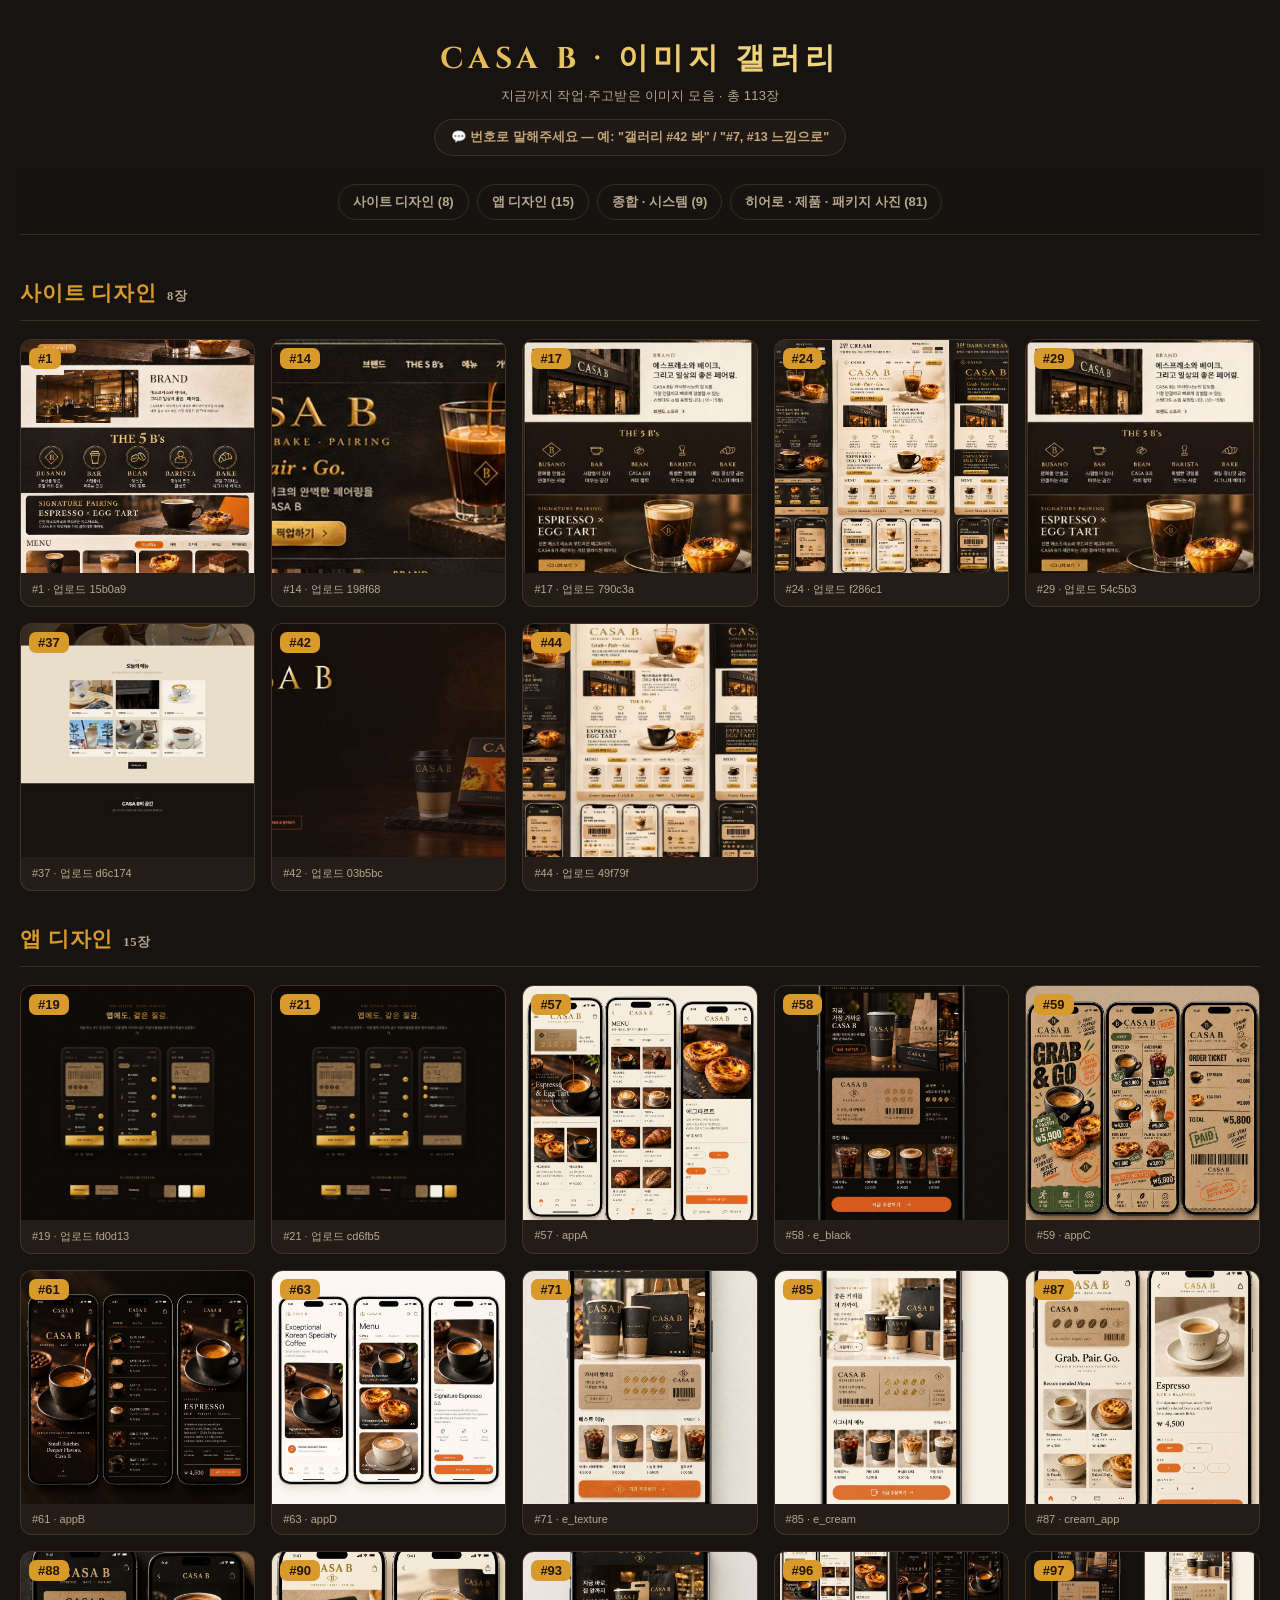
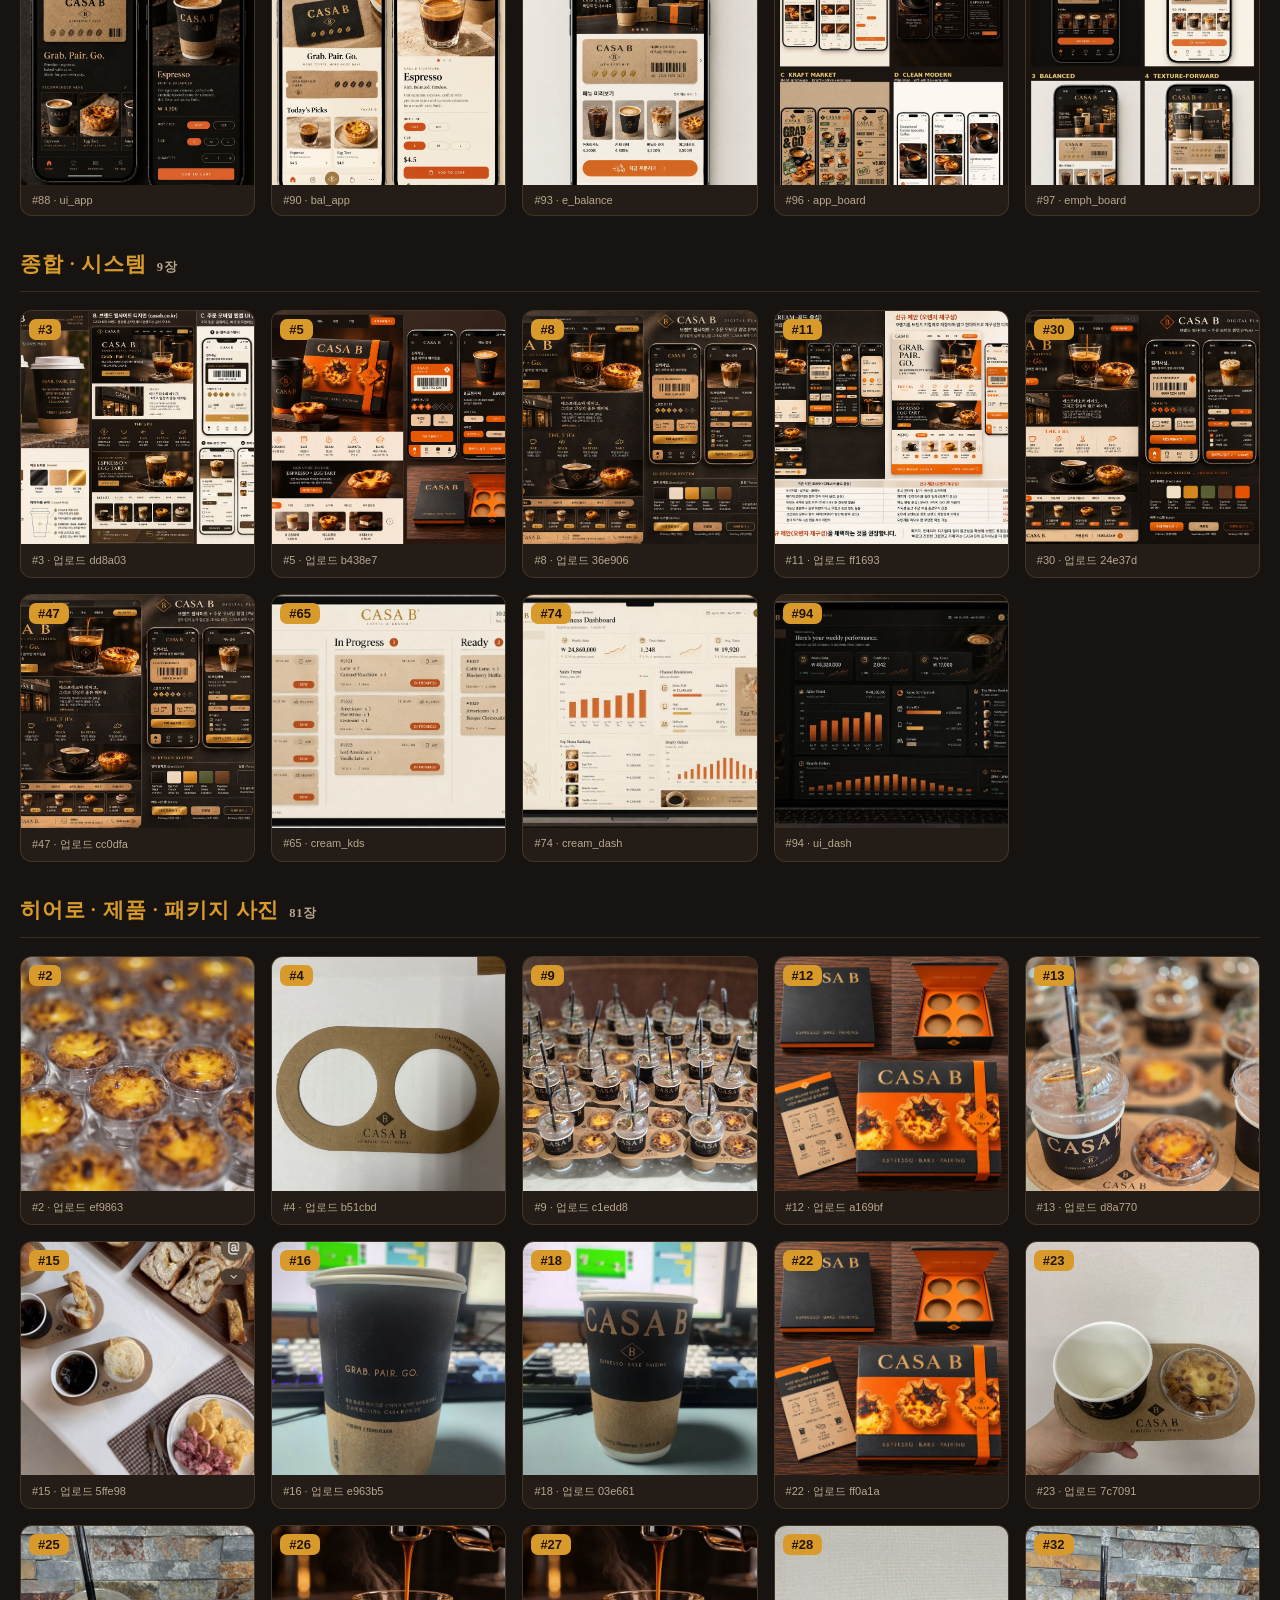
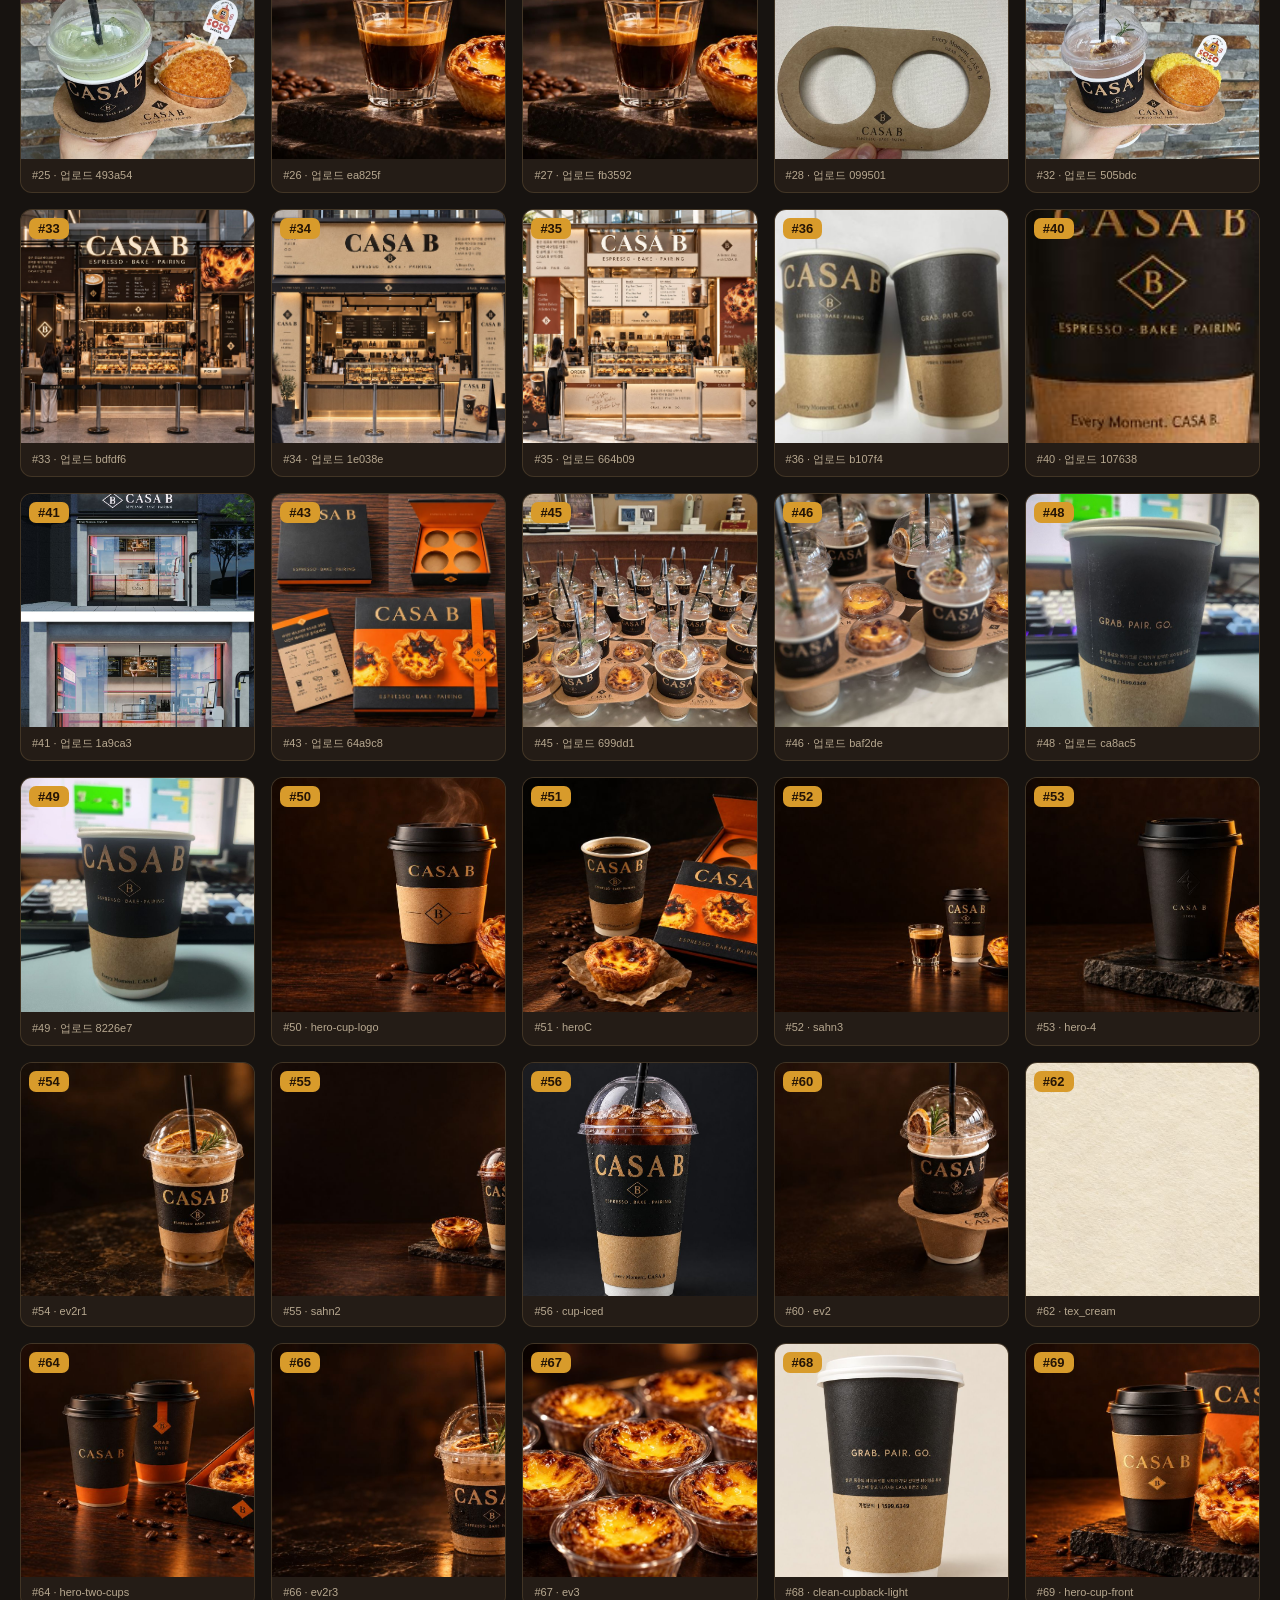
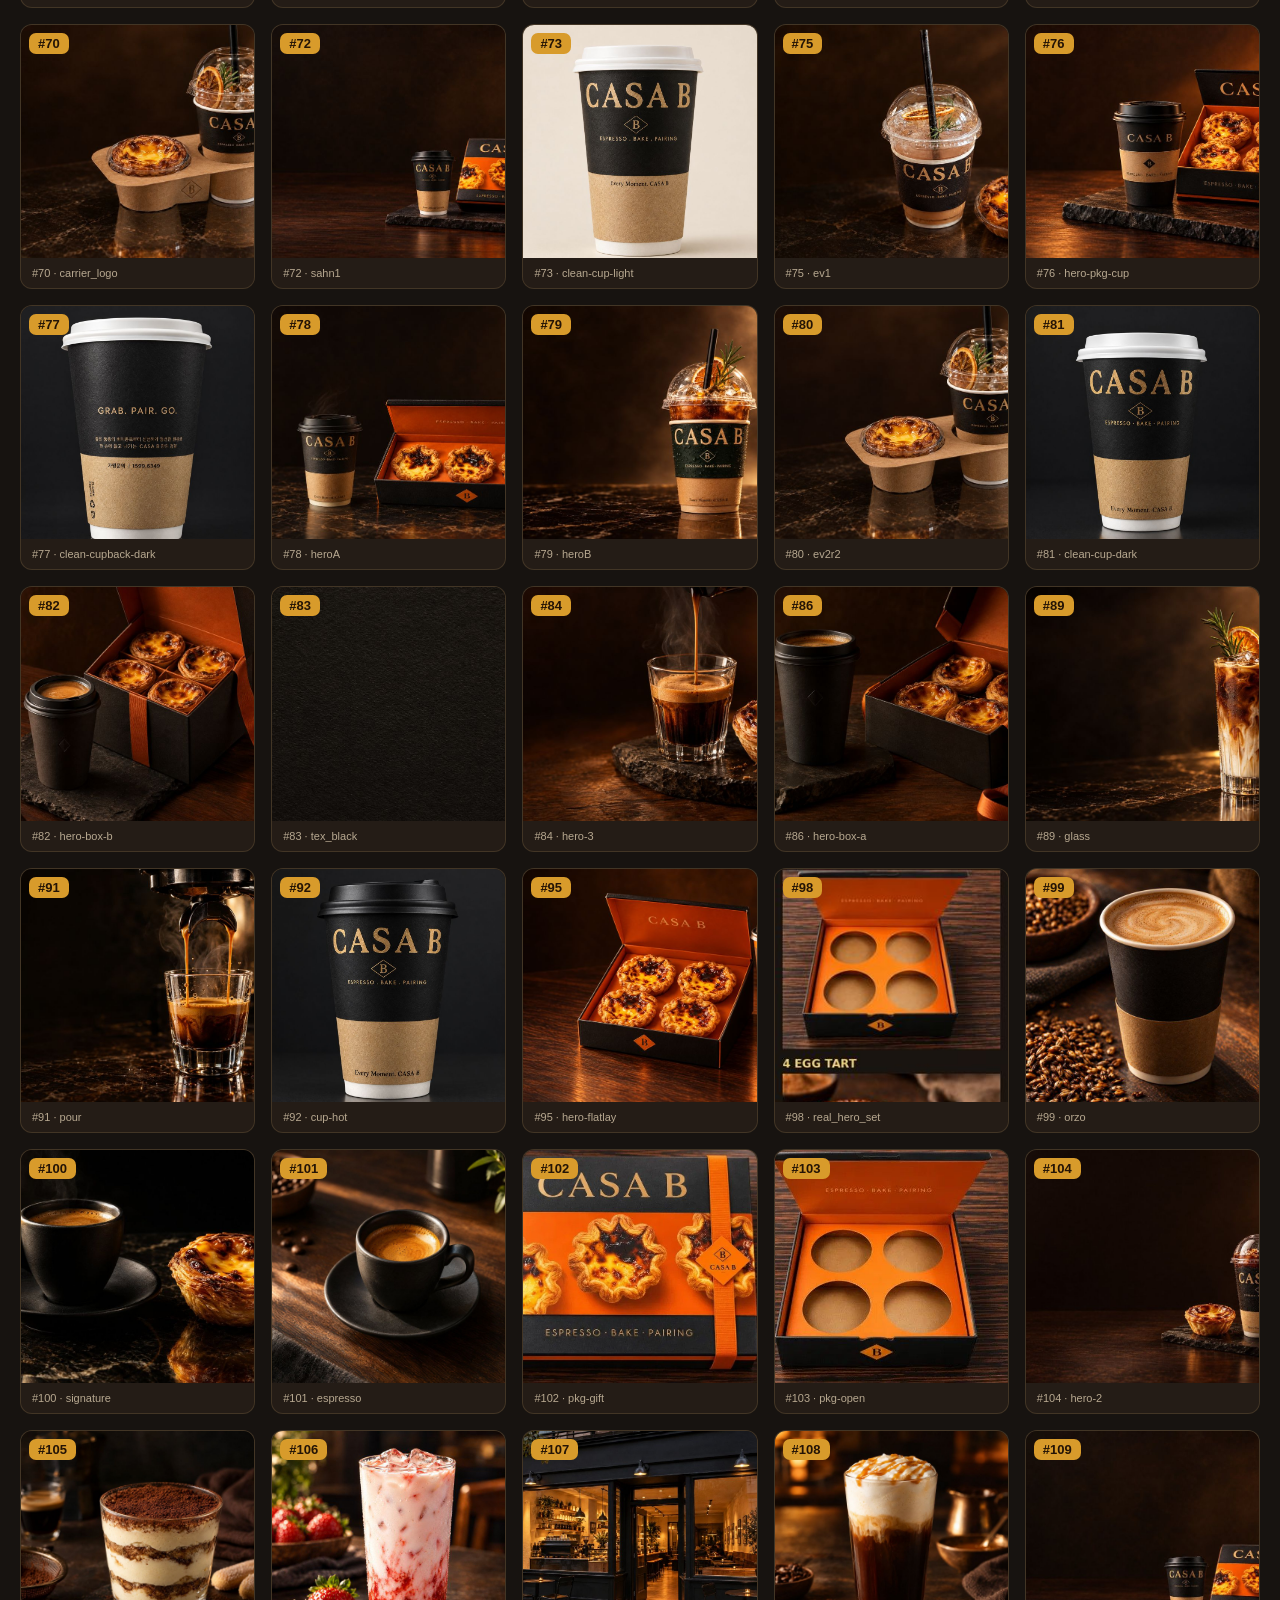
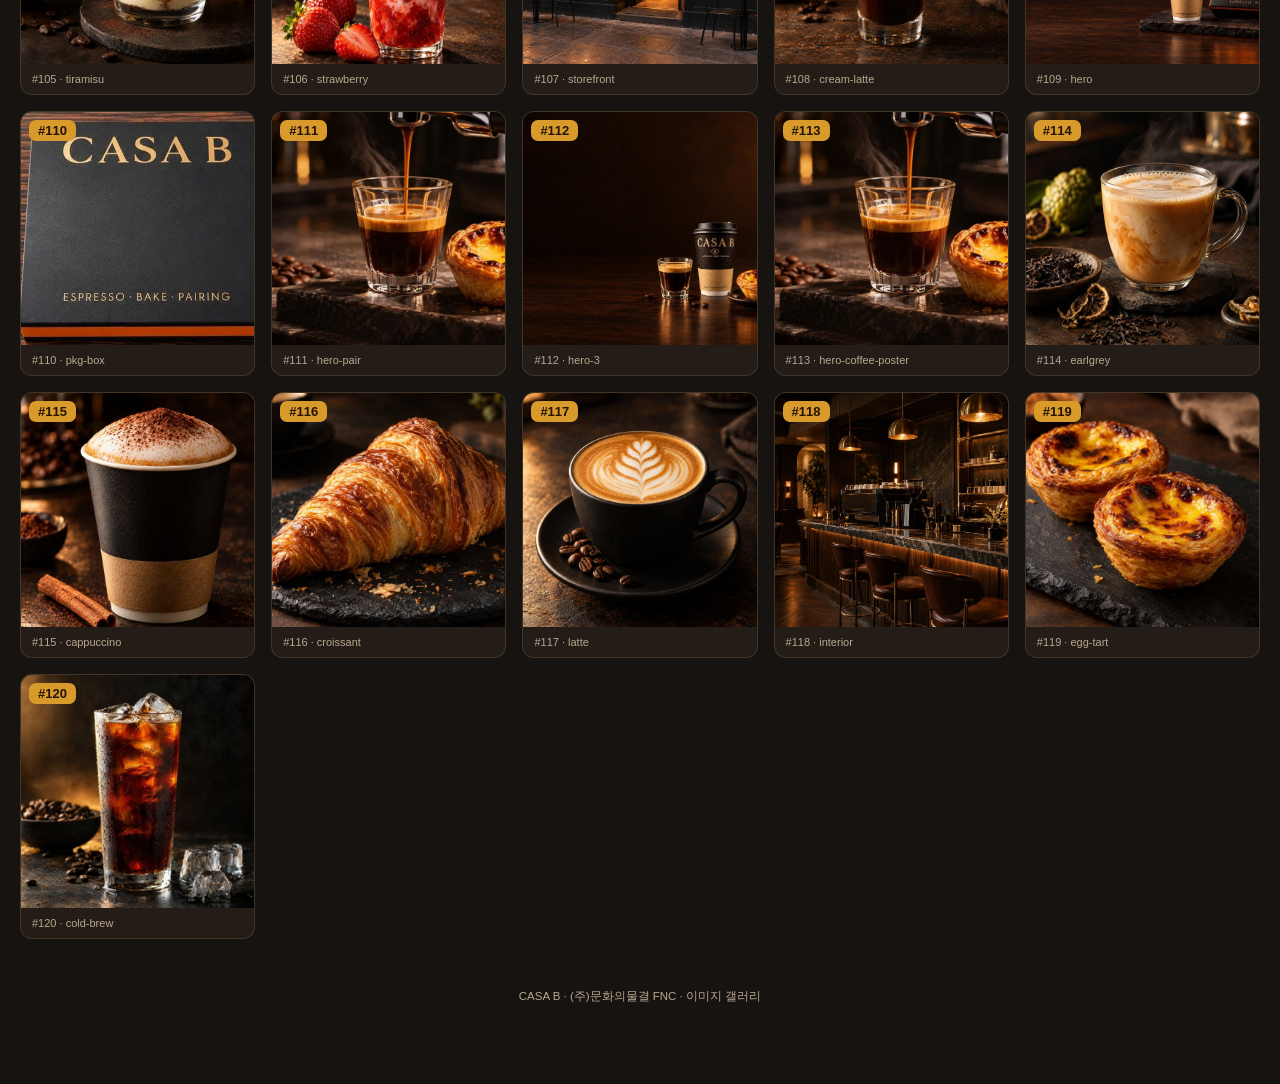
==== gallery/index.html @ ab7474ae "gallery 2b index" ====
<!doctype html><html lang="ko"><head><meta charset="utf-8">
<meta name="viewport" content="width=device-width,initial-scale=1">
<title>CASA B — 이미지 갤러리</title>
<link href="https://fonts.googleapis.com/css2?family=Cinzel:wght@600;700&display=swap" rel="stylesheet">
<link rel="stylesheet" href="https://cdn.jsdelivr.net/gh/orioncactus/pretendard@1.3.9/dist/web/static/pretendard.css">
<style>
:root{--bg:#171310;--bg2:#1f1915;--card:#241c16;--ink:#F5EFE4;--soft:#b7a890;--gold:#D89B2B;--kraft:#C6A579;--orange:#E8742B;--line:rgba(220,180,120,.16)}
*{box-sizing:border-box;margin:0;padding:0}
body{background:var(--bg);color:var(--ink);font-family:Pretendard,sans-serif;-webkit-font-smoothing:antialiased}
.wrap{max-width:1360px;margin:0 auto;padding:0 20px 80px}
header{padding:38px 0 14px;text-align:center}
.wm{font-family:Cinzel,serif;font-weight:700;letter-spacing:.16em;font-size:30px;background:linear-gradient(100deg,#9a7723,#e3b84f,#f3d987,#bf8a26);-webkit-background-clip:text;background-clip:text;color:transparent}
.sub{color:var(--soft);font-size:13px;margin-top:8px;letter-spacing:.02em}
.hint{display:inline-block;margin-top:14px;background:var(--bg2);border:1px solid var(--line);color:var(--kraft);font-size:12.5px;font-weight:700;padding:9px 16px;border-radius:30px}
nav.secnav{position:sticky;top:0;z-index:20;display:flex;gap:8px;justify-content:center;flex-wrap:wrap;padding:14px 0;background:rgba(23,19,16,.92);backdrop-filter:blur(8px);border-bottom:1px solid var(--line);margin-bottom:10px}
nav.secnav a{color:var(--soft);text-decoration:none;font-size:13px;font-weight:700;padding:8px 14px;border:1px solid var(--line);border-radius:30px}
nav.secnav a:hover{color:var(--ink);border-color:var(--gold)}
.sec{padding-top:34px}
.sec h2{font-family:Cinzel,serif;font-weight:700;font-size:21px;letter-spacing:.04em;color:var(--gold);display:flex;align-items:baseline;gap:10px}
.sec h2 .c{font-family:Pretendard;font-size:12.5px;color:var(--soft);font-weight:600}
.sec .rule{height:1px;background:var(--line);margin:12px 0 18px}
.grid{display:grid;grid-template-columns:repeat(auto-fill,minmax(210px,1fr));gap:16px}
.card{background:var(--card);border:1px solid var(--line);border-radius:12px;overflow:hidden;cursor:zoom-in;transition:transform .12s,border-color .12s}
.card:hover{transform:translateY(-3px);border-color:var(--gold)}
.card .ph{position:relative;aspect-ratio:1;background:#0f0c0a;overflow:hidden}
.card .ph img{width:100%;height:100%;object-fit:cover}
.card .num{position:absolute;top:8px;left:8px;background:var(--gold);color:#241406;font-weight:800;font-size:13px;padding:3px 9px;border-radius:7px;font-variant-numeric:lining-nums}
.card .cap{padding:9px 11px;font-size:11px;color:var(--soft);white-space:nowrap;overflow:hidden;text-overflow:ellipsis}
.lb{position:fixed;inset:0;z-index:60;background:rgba(10,7,5,.94);display:none;align-items:center;justify-content:center;flex-direction:column;padding:24px}
.lb.on{display:flex}
.lb img{max-width:94vw;max-height:84vh;object-fit:contain;border-radius:8px;box-shadow:0 20px 60px rgba(0,0,0,.6)}
.lb .meta{margin-top:14px;color:var(--gold);font-weight:800;font-size:16px}
.lb .meta span{color:var(--soft);font-weight:600;font-size:13px;margin-left:10px}
.lb .x{position:absolute;top:18px;right:22px;color:var(--ink);font-size:30px;cursor:pointer;line-height:1}
.lb .nv{position:absolute;top:50%;transform:translateY(-50%);color:var(--ink);font-size:46px;cursor:pointer;opacity:.6;padding:0 18px;user-select:none}
.lb .nv:hover{opacity:1}.lb .prev{left:4px}.lb .next{right:4px}
footer{text-align:center;color:var(--soft);font-size:11.5px;margin-top:50px}
</style></head><body><div class="wrap">
<header><div class="wm">CASA B · 이미지 갤러리</div>
<div class="sub">지금까지 작업·주고받은 이미지 모음 · 총 113장</div>
<div class="hint">💬 번호로 말해주세요 — 예: "갤러리 #42 봐" / "#7, #13 느낌으로"</div></header>
<nav class="secnav"><a href="#site">사이트 디자인 (8)</a><a href="#app">앱 디자인 (15)</a><a href="#jong">종합 · 시스템 (9)</a><a href="#hero">히어로 · 제품 · 패키지 사진 (81)</a></nav><section class="sec" id="site"><h2>사이트 디자인 <span class="c">8장</span></h2><div class="rule"></div><div class="grid"><div class="card" data-id="g001" data-n="1"><div class="ph"><span class="num">#1</span><img loading="lazy" src="g001.jpg" alt="#1"></div><div class="cap">#1 · 업로드 15b0a9</div></div><div class="card" data-id="g014" data-n="14"><div class="ph"><span class="num">#14</span><img loading="lazy" src="g014.jpg" alt="#14"></div><div class="cap">#14 · 업로드 198f68</div></div><div class="card" data-id="g017" data-n="17"><div class="ph"><span class="num">#17</span><img loading="lazy" src="g017.jpg" alt="#17"></div><div class="cap">#17 · 업로드 790c3a</div></div><div class="card" data-id="g024" data-n="24"><div class="ph"><span class="num">#24</span><img loading="lazy" src="g024.jpg" alt="#24"></div><div class="cap">#24 · 업로드 f286c1</div></div><div class="card" data-id="g029" data-n="29"><div class="ph"><span class="num">#29</span><img loading="lazy" src="g029.jpg" alt="#29"></div><div class="cap">#29 · 업로드 54c5b3</div></div><div class="card" data-id="g037" data-n="37"><div class="ph"><span class="num">#37</span><img loading="lazy" src="g037.jpg" alt="#37"></div><div class="cap">#37 · 업로드 d6c174</div></div><div class="card" data-id="g042" data-n="42"><div class="ph"><span class="num">#42</span><img loading="lazy" src="g042.jpg" alt="#42"></div><div class="cap">#42 · 업로드 03b5bc</div></div><div class="card" data-id="g044" data-n="44"><div class="ph"><span class="num">#44</span><img loading="lazy" src="g044.jpg" alt="#44"></div><div class="cap">#44 · 업로드 49f79f</div></div></div></section><section class="sec" id="app"><h2>앱 디자인 <span class="c">15장</span></h2><div class="rule"></div><div class="grid"><div class="card" data-id="g019" data-n="19"><div class="ph"><span class="num">#19</span><img loading="lazy" src="g019.jpg" alt="#19"></div><div class="cap">#19 · 업로드 fd0d13</div></div><div class="card" data-id="g021" data-n="21"><div class="ph"><span class="num">#21</span><img loading="lazy" src="g021.jpg" alt="#21"></div><div class="cap">#21 · 업로드 cd6fb5</div></div><div class="card" data-id="g057" data-n="57"><div class="ph"><span class="num">#57</span><img loading="lazy" src="g057.jpg" alt="#57"></div><div class="cap">#57 · appA</div></div><div class="card" data-id="g058" data-n="58"><div class="ph"><span class="num">#58</span><img loading="lazy" src="g058.jpg" alt="#58"></div><div class="cap">#58 · e_black</div></div><div class="card" data-id="g059" data-n="59"><div class="ph"><span class="num">#59</span><img loading="lazy" src="g059.jpg" alt="#59"></div><div class="cap">#59 · appC</div></div><div class="card" data-id="g061" data-n="61"><div class="ph"><span class="num">#61</span><img loading="lazy" src="g061.jpg" alt="#61"></div><div class="cap">#61 · appB</div></div><div class="card" data-id="g063" data-n="63"><div class="ph"><span class="num">#63</span><img loading="lazy" src="g063.jpg" alt="#63"></div><div class="cap">#63 · appD</div></div><div class="card" data-id="g071" data-n="71"><div class="ph"><span class="num">#71</span><img loading="lazy" src="g071.jpg" alt="#71"></div><div class="cap">#71 · e_texture</div></div><div class="card" data-id="g085" data-n="85"><div class="ph"><span class="num">#85</span><img loading="lazy" src="g085.jpg" alt="#85"></div><div class="cap">#85 · e_cream</div></div><div class="card" data-id="g087" data-n="87"><div class="ph"><span class="num">#87</span><img loading="lazy" src="g087.jpg" alt="#87"></div><div class="cap">#87 · cream_app</div></div><div class="card" data-id="g088" data-n="88"><div class="ph"><span class="num">#88</span><img loading="lazy" src="g088.jpg" alt="#88"></div><div class="cap">#88 · ui_app</div></div><div class="card" data-id="g090" data-n="90"><div class="ph"><span class="num">#90</span><img loading="lazy" src="g090.jpg" alt="#90"></div><div class="cap">#90 · bal_app</div></div><div class="card" data-id="g093" data-n="93"><div class="ph"><span class="num">#93</span><img loading="lazy" src="g093.jpg" alt="#93"></div><div class="cap">#93 · e_balance</div></div><div class="card" data-id="g096" data-n="96"><div class="ph"><span class="num">#96</span><img loading="lazy" src="g096.jpg" alt="#96"></div><div class="cap">#96 · app_board</div></div><div class="card" data-id="g097" data-n="97"><div class="ph"><span class="num">#97</span><img loading="lazy" src="g097.jpg" alt="#97"></div><div class="cap">#97 · emph_board</div></div></div></section><section class="sec" id="jong"><h2>종합 · 시스템 <span class="c">9장</span></h2><div class="rule"></div><div class="grid"><div class="card" data-id="g003" data-n="3"><div class="ph"><span class="num">#3</span><img loading="lazy" src="g003.jpg" alt="#3"></div><div class="cap">#3 · 업로드 dd8a03</div></div><div class="card" data-id="g005" data-n="5"><div class="ph"><span class="num">#5</span><img loading="lazy" src="g005.jpg" alt="#5"></div><div class="cap">#5 · 업로드 b438e7</div></div><div class="card" data-id="g008" data-n="8"><div class="ph"><span class="num">#8</span><img loading="lazy" src="g008.jpg" alt="#8"></div><div class="cap">#8 · 업로드 36e906</div></div><div class="card" data-id="g011" data-n="11"><div class="ph"><span class="num">#11</span><img loading="lazy" src="g011.jpg" alt="#11"></div><div class="cap">#11 · 업로드 ff1693</div></div><div class="card" data-id="g030" data-n="30"><div class="ph"><span class="num">#30</span><img loading="lazy" src="g030.jpg" alt="#30"></div><div class="cap">#30 · 업로드 24e37d</div></div><div class="card" data-id="g047" data-n="47"><div class="ph"><span class="num">#47</span><img loading="lazy" src="g047.jpg" alt="#47"></div><div class="cap">#47 · 업로드 cc0dfa</div></div><div class="card" data-id="g065" data-n="65"><div class="ph"><span class="num">#65</span><img loading="lazy" src="g065.jpg" alt="#65"></div><div class="cap">#65 · cream_kds</div></div><div class="card" data-id="g074" data-n="74"><div class="ph"><span class="num">#74</span><img loading="lazy" src="g074.jpg" alt="#74"></div><div class="cap">#74 · cream_dash</div></div><div class="card" data-id="g094" data-n="94"><div class="ph"><span class="num">#94</span><img loading="lazy" src="g094.jpg" alt="#94"></div><div class="cap">#94 · ui_dash</div></div></div></section><section class="sec" id="hero"><h2>히어로 · 제품 · 패키지 사진 <span class="c">81장</span></h2><div class="rule"></div><div class="grid"><div class="card" data-id="g002" data-n="2"><div class="ph"><span class="num">#2</span><img loading="lazy" src="g002.jpg" alt="#2"></div><div class="cap">#2 · 업로드 ef9863</div></div><div class="card" data-id="g004" data-n="4"><div class="ph"><span class="num">#4</span><img loading="lazy" src="g004.jpg" alt="#4"></div><div class="cap">#4 · 업로드 b51cbd</div></div><div class="card" data-id="g009" data-n="9"><div class="ph"><span class="num">#9</span><img loading="lazy" src="g009.jpg" alt="#9"></div><div class="cap">#9 · 업로드 c1edd8</div></div><div class="card" data-id="g012" data-n="12"><div class="ph"><span class="num">#12</span><img loading="lazy" src="g012.jpg" alt="#12"></div><div class="cap">#12 · 업로드 a169bf</div></div><div class="card" data-id="g013" data-n="13"><div class="ph"><span class="num">#13</span><img loading="lazy" src="g013.jpg" alt="#13"></div><div class="cap">#13 · 업로드 d8a770</div></div><div class="card" data-id="g015" data-n="15"><div class="ph"><span class="num">#15</span><img loading="lazy" src="g015.jpg" alt="#15"></div><div class="cap">#15 · 업로드 5ffe98</div></div><div class="card" data-id="g016" data-n="16"><div class="ph"><span class="num">#16</span><img loading="lazy" src="g016.jpg" alt="#16"></div><div class="cap">#16 · 업로드 e963b5</div></div><div class="card" data-id="g018" data-n="18"><div class="ph"><span class="num">#18</span><img loading="lazy" src="g018.jpg" alt="#18"></div><div class="cap">#18 · 업로드 03e661</div></div><div class="card" data-id="g022" data-n="22"><div class="ph"><span class="num">#22</span><img loading="lazy" src="g022.jpg" alt="#22"></div><div class="cap">#22 · 업로드 ff0a1a</div></div><div class="card" data-id="g023" data-n="23"><div class="ph"><span class="num">#23</span><img loading="lazy" src="g023.jpg" alt="#23"></div><div class="cap">#23 · 업로드 7c7091</div></div><div class="card" data-id="g025" data-n="25"><div class="ph"><span class="num">#25</span><img loading="lazy" src="g025.jpg" alt="#25"></div><div class="cap">#25 · 업로드 493a54</div></div><div class="card" data-id="g026" data-n="26"><div class="ph"><span class="num">#26</span><img loading="lazy" src="g026.jpg" alt="#26"></div><div class="cap">#26 · 업로드 ea825f</div></div><div class="card" data-id="g027" data-n="27"><div class="ph"><span class="num">#27</span><img loading="lazy" src="g027.jpg" alt="#27"></div><div class="cap">#27 · 업로드 fb3592</div></div><div class="card" data-id="g028" data-n="28"><div class="ph"><span class="num">#28</span><img loading="lazy" src="g028.jpg" alt="#28"></div><div class="cap">#28 · 업로드 099501</div></div><div class="card" data-id="g032" data-n="32"><div class="ph"><span class="num">#32</span><img loading="lazy" src="g032.jpg" alt="#32"></div><div class="cap">#32 · 업로드 505bdc</div></div><div class="card" data-id="g033" data-n="33"><div class="ph"><span class="num">#33</span><img loading="lazy" src="g033.jpg" alt="#33"></div><div class="cap">#33 · 업로드 bdfdf6</div></div><div class="card" data-id="g034" data-n="34"><div class="ph"><span class="num">#34</span><img loading="lazy" src="g034.jpg" alt="#34"></div><div class="cap">#34 · 업로드 1e038e</div></div><div class="card" data-id="g035" data-n="35"><div class="ph"><span class="num">#35</span><img loading="lazy" src="g035.jpg" alt="#35"></div><div class="cap">#35 · 업로드 664b09</div></div><div class="card" data-id="g036" data-n="36"><div class="ph"><span class="num">#36</span><img loading="lazy" src="g036.jpg" alt="#36"></div><div class="cap">#36 · 업로드 b107f4</div></div><div class="card" data-id="g040" data-n="40"><div class="ph"><span class="num">#40</span><img loading="lazy" src="g040.jpg" alt="#40"></div><div class="cap">#40 · 업로드 107638</div></div><div class="card" data-id="g041" data-n="41"><div class="ph"><span class="num">#41</span><img loading="lazy" src="g041.jpg" alt="#41"></div><div class="cap">#41 · 업로드 1a9ca3</div></div><div class="card" data-id="g043" data-n="43"><div class="ph"><span class="num">#43</span><img loading="lazy" src="g043.jpg" alt="#43"></div><div class="cap">#43 · 업로드 64a9c8</div></div><div class="card" data-id="g045" data-n="45"><div class="ph"><span class="num">#45</span><img loading="lazy" src="g045.jpg" alt="#45"></div><div class="cap">#45 · 업로드 699dd1</div></div><div class="card" data-id="g046" data-n="46"><div class="ph"><span class="num">#46</span><img loading="lazy" src="g046.jpg" alt="#46"></div><div class="cap">#46 · 업로드 baf2de</div></div><div class="card" data-id="g048" data-n="48"><div class="ph"><span class="num">#48</span><img loading="lazy" src="g048.jpg" alt="#48"></div><div class="cap">#48 · 업로드 ca8ac5</div></div><div class="card" data-id="g049" data-n="49"><div class="ph"><span class="num">#49</span><img loading="lazy" src="g049.jpg" alt="#49"></div><div class="cap">#49 · 업로드 8226e7</div></div><div class="card" data-id="g050" data-n="50"><div class="ph"><span class="num">#50</span><img loading="lazy" src="g050.jpg" alt="#50"></div><div class="cap">#50 · hero-cup-logo</div></div><div class="card" data-id="g051" data-n="51"><div class="ph"><span class="num">#51</span><img loading="lazy" src="g051.jpg" alt="#51"></div><div class="cap">#51 · heroC</div></div><div class="card" data-id="g052" data-n="52"><div class="ph"><span class="num">#52</span><img loading="lazy" src="g052.jpg" alt="#52"></div><div class="cap">#52 · sahn3</div></div><div class="card" data-id="g053" data-n="53"><div class="ph"><span class="num">#53</span><img loading="lazy" src="g053.jpg" alt="#53"></div><div class="cap">#53 · hero-4</div></div><div class="card" data-id="g054" data-n="54"><div class="ph"><span class="num">#54</span><img loading="lazy" src="g054.jpg" alt="#54"></div><div class="cap">#54 · ev2r1</div></div><div class="card" data-id="g055" data-n="55"><div class="ph"><span class="num">#55</span><img loading="lazy" src="g055.jpg" alt="#55"></div><div class="cap">#55 · sahn2</div></div><div class="card" data-id="g056" data-n="56"><div class="ph"><span class="num">#56</span><img loading="lazy" src="g056.jpg" alt="#56"></div><div class="cap">#56 · cup-iced</div></div><div class="card" data-id="g060" data-n="60"><div class="ph"><span class="num">#60</span><img loading="lazy" src="g060.jpg" alt="#60"></div><div class="cap">#60 · ev2</div></div><div class="card" data-id="g062" data-n="62"><div class="ph"><span class="num">#62</span><img loading="lazy" src="g062.jpg" alt="#62"></div><div class="cap">#62 · tex_cream</div></div><div class="card" data-id="g064" data-n="64"><div class="ph"><span class="num">#64</span><img loading="lazy" src="g064.jpg" alt="#64"></div><div class="cap">#64 · hero-two-cups</div></div><div class="card" data-id="g066" data-n="66"><div class="ph"><span class="num">#66</span><img loading="lazy" src="g066.jpg" alt="#66"></div><div class="cap">#66 · ev2r3</div></div><div class="card" data-id="g067" data-n="67"><div class="ph"><span class="num">#67</span><img loading="lazy" src="g067.jpg" alt="#67"></div><div class="cap">#67 · ev3</div></div><div class="card" data-id="g068" data-n="68"><div class="ph"><span class="num">#68</span><img loading="lazy" src="g068.jpg" alt="#68"></div><div class="cap">#68 · clean-cupback-light</div></div><div class="card" data-id="g069" data-n="69"><div class="ph"><span class="num">#69</span><img loading="lazy" src="g069.jpg" alt="#69"></div><div class="cap">#69 · hero-cup-front</div></div><div class="card" data-id="g070" data-n="70"><div class="ph"><span class="num">#70</span><img loading="lazy" src="g070.jpg" alt="#70"></div><div class="cap">#70 · carrier_logo</div></div><div class="card" data-id="g072" data-n="72"><div class="ph"><span class="num">#72</span><img loading="lazy" src="g072.jpg" alt="#72"></div><div class="cap">#72 · sahn1</div></div><div class="card" data-id="g073" data-n="73"><div class="ph"><span class="num">#73</span><img loading="lazy" src="g073.jpg" alt="#73"></div><div class="cap">#73 · clean-cup-light</div></div><div class="card" data-id="g075" data-n="75"><div class="ph"><span class="num">#75</span><img loading="lazy" src="g075.jpg" alt="#75"></div><div class="cap">#75 · ev1</div></div><div class="card" data-id="g076" data-n="76"><div class="ph"><span class="num">#76</span><img loading="lazy" src="g076.jpg" alt="#76"></div><div class="cap">#76 · hero-pkg-cup</div></div><div class="card" data-id="g077" data-n="77"><div class="ph"><span class="num">#77</span><img loading="lazy" src="g077.jpg" alt="#77"></div><div class="cap">#77 · clean-cupback-dark</div></div><div class="card" data-id="g078" data-n="78"><div class="ph"><span class="num">#78</span><img loading="lazy" src="g078.jpg" alt="#78"></div><div class="cap">#78 · heroA</div></div><div class="card" data-id="g079" data-n="79"><div class="ph"><span class="num">#79</span><img loading="lazy" src="g079.jpg" alt="#79"></div><div class="cap">#79 · heroB</div></div><div class="card" data-id="g080" data-n="80"><div class="ph"><span class="num">#80</span><img loading="lazy" src="g080.jpg" alt="#80"></div><div class="cap">#80 · ev2r2</div></div><div class="card" data-id="g081" data-n="81"><div class="ph"><span class="num">#81</span><img loading="lazy" src="g081.jpg" alt="#81"></div><div class="cap">#81 · clean-cup-dark</div></div><div class="card" data-id="g082" data-n="82"><div class="ph"><span class="num">#82</span><img loading="lazy" src="g082.jpg" alt="#82"></div><div class="cap">#82 · hero-box-b</div></div><div class="card" data-id="g083" data-n="83"><div class="ph"><span class="num">#83</span><img loading="lazy" src="g083.jpg" alt="#83"></div><div class="cap">#83 · tex_black</div></div><div class="card" data-id="g084" data-n="84"><div class="ph"><span class="num">#84</span><img loading="lazy" src="g084.jpg" alt="#84"></div><div class="cap">#84 · hero-3</div></div><div class="card" data-id="g086" data-n="86"><div class="ph"><span class="num">#86</span><img loading="lazy" src="g086.jpg" alt="#86"></div><div class="cap">#86 · hero-box-a</div></div><div class="card" data-id="g089" data-n="89"><div class="ph"><span class="num">#89</span><img loading="lazy" src="g089.jpg" alt="#89"></div><div class="cap">#89 · glass</div></div><div class="card" data-id="g091" data-n="91"><div class="ph"><span class="num">#91</span><img loading="lazy" src="g091.jpg" alt="#91"></div><div class="cap">#91 · pour</div></div><div class="card" data-id="g092" data-n="92"><div class="ph"><span class="num">#92</span><img loading="lazy" src="g092.jpg" alt="#92"></div><div class="cap">#92 · cup-hot</div></div><div class="card" data-id="g095" data-n="95"><div class="ph"><span class="num">#95</span><img loading="lazy" src="g095.jpg" alt="#95"></div><div class="cap">#95 · hero-flatlay</div></div><div class="card" data-id="g098" data-n="98"><div class="ph"><span class="num">#98</span><img loading="lazy" src="g098.jpg" alt="#98"></div><div class="cap">#98 · real_hero_set</div></div><div class="card" data-id="g099" data-n="99"><div class="ph"><span class="num">#99</span><img loading="lazy" src="g099.jpg" alt="#99"></div><div class="cap">#99 · orzo</div></div><div class="card" data-id="g100" data-n="100"><div class="ph"><span class="num">#100</span><img loading="lazy" src="g100.jpg" alt="#100"></div><div class="cap">#100 · signature</div></div><div class="card" data-id="g101" data-n="101"><div class="ph"><span class="num">#101</span><img loading="lazy" src="g101.jpg" alt="#101"></div><div class="cap">#101 · espresso</div></div><div class="card" data-id="g102" data-n="102"><div class="ph"><span class="num">#102</span><img loading="lazy" src="g102.jpg" alt="#102"></div><div class="cap">#102 · pkg-gift</div></div><div class="card" data-id="g103" data-n="103"><div class="ph"><span class="num">#103</span><img loading="lazy" src="g103.jpg" alt="#103"></div><div class="cap">#103 · pkg-open</div></div><div class="card" data-id="g104" data-n="104"><div class="ph"><span class="num">#104</span><img loading="lazy" src="g104.jpg" alt="#104"></div><div class="cap">#104 · hero-2</div></div><div class="card" data-id="g105" data-n="105"><div class="ph"><span class="num">#105</span><img loading="lazy" src="g105.jpg" alt="#105"></div><div class="cap">#105 · tiramisu</div></div><div class="card" data-id="g106" data-n="106"><div class="ph"><span class="num">#106</span><img loading="lazy" src="g106.jpg" alt="#106"></div><div class="cap">#106 · strawberry</div></div><div class="card" data-id="g107" data-n="107"><div class="ph"><span class="num">#107</span><img loading="lazy" src="g107.jpg" alt="#107"></div><div class="cap">#107 · storefront</div></div><div class="card" data-id="g108" data-n="108"><div class="ph"><span class="num">#108</span><img loading="lazy" src="g108.jpg" alt="#108"></div><div class="cap">#108 · cream-latte</div></div><div class="card" data-id="g109" data-n="109"><div class="ph"><span class="num">#109</span><img loading="lazy" src="g109.jpg" alt="#109"></div><div class="cap">#109 · hero</div></div><div class="card" data-id="g110" data-n="110"><div class="ph"><span class="num">#110</span><img loading="lazy" src="g110.jpg" alt="#110"></div><div class="cap">#110 · pkg-box</div></div><div class="card" data-id="g111" data-n="111"><div class="ph"><span class="num">#111</span><img loading="lazy" src="g111.jpg" alt="#111"></div><div class="cap">#111 · hero-pair</div></div><div class="card" data-id="g112" data-n="112"><div class="ph"><span class="num">#112</span><img loading="lazy" src="g112.jpg" alt="#112"></div><div class="cap">#112 · hero-3</div></div><div class="card" data-id="g113" data-n="113"><div class="ph"><span class="num">#113</span><img loading="lazy" src="g113.jpg" alt="#113"></div><div class="cap">#113 · hero-coffee-poster</div></div><div class="card" data-id="g114" data-n="114"><div class="ph"><span class="num">#114</span><img loading="lazy" src="g114.jpg" alt="#114"></div><div class="cap">#114 · earlgrey</div></div><div class="card" data-id="g115" data-n="115"><div class="ph"><span class="num">#115</span><img loading="lazy" src="g115.jpg" alt="#115"></div><div class="cap">#115 · cappuccino</div></div><div class="card" data-id="g116" data-n="116"><div class="ph"><span class="num">#116</span><img loading="lazy" src="g116.jpg" alt="#116"></div><div class="cap">#116 · croissant</div></div><div class="card" data-id="g117" data-n="117"><div class="ph"><span class="num">#117</span><img loading="lazy" src="g117.jpg" alt="#117"></div><div class="cap">#117 · latte</div></div><div class="card" data-id="g118" data-n="118"><div class="ph"><span class="num">#118</span><img loading="lazy" src="g118.jpg" alt="#118"></div><div class="cap">#118 · interior</div></div><div class="card" data-id="g119" data-n="119"><div class="ph"><span class="num">#119</span><img loading="lazy" src="g119.jpg" alt="#119"></div><div class="cap">#119 · egg-tart</div></div><div class="card" data-id="g120" data-n="120"><div class="ph"><span class="num">#120</span><img loading="lazy" src="g120.jpg" alt="#120"></div><div class="cap">#120 · cold-brew</div></div></div></section><footer>CASA B · (주)문화의물결 FNC · 이미지 갤러리</footer></div>
<div class="lb" id="lb"><span class="x" onclick="cl()">✕</span><span class="nv prev" onclick="st(-1)">‹</span><span class="nv next" onclick="st(1)">›</span>
<img id="lbimg" src=""><div class="meta" id="lbmeta"></div></div>
<script>
var DATA=[{"id": "g001", "n": 1, "sec": "site", "t": "업로드 15b0a9"}, {"id": "g002", "n": 2, "sec": "hero", "t": "업로드 ef9863"}, {"id": "g003", "n": 3, "sec": "jong", "t": "업로드 dd8a03"}, {"id": "g004", "n": 4, "sec": "hero", "t": "업로드 b51cbd"}, {"id": "g005", "n": 5, "sec": "jong", "t": "업로드 b438e7"}, {"id": "g008", "n": 8, "sec": "jong", "t": "업로드 36e906"}, {"id": "g009", "n": 9, "sec": "hero", "t": "업로드 c1edd8"}, {"id": "g011", "n": 11, "sec": "jong", "t": "업로드 ff1693"}, {"id": "g012", "n": 12, "sec": "hero", "t": "업로드 a169bf"}, {"id": "g013", "n": 13, "sec": "hero", "t": "업로드 d8a770"}, {"id": "g014", "n": 14, "sec": "site", "t": "업로드 198f68"}, {"id": "g015", "n": 15, "sec": "hero", "t": "업로드 5ffe98"}, {"id": "g016", "n": 16, "sec": "hero", "t": "업로드 e963b5"}, {"id": "g017", "n": 17, "sec": "site", "t": "업로드 790c3a"}, {"id": "g018", "n": 18, "sec": "hero", "t": "업로드 03e661"}, {"id": "g019", "n": 19, "sec": "app", "t": "업로드 fd0d13"}, {"id": "g021", "n": 21, "sec": "app", "t": "업로드 cd6fb5"}, {"id": "g022", "n": 22, "sec": "hero", "t": "업로드 ff0a1a"}, {"id": "g023", "n": 23, "sec": "hero", "t": "업로드 7c7091"}, {"id": "g024", "n": 24, "sec": "site", "t": "업로드 f286c1"}, {"id": "g025", "n": 25, "sec": "hero", "t": "업로드 493a54"}, {"id": "g026", "n": 26, "sec": "hero", "t": "업로드 ea825f"}, {"id": "g027", "n": 27, "sec": "hero", "t": "업로드 fb3592"}, {"id": "g028", "n": 28, "sec": "hero", "t": "업로드 099501"}, {"id": "g029", "n": 29, "sec": "site", "t": "업로드 54c5b3"}, {"id": "g030", "n": 30, "sec": "jong", "t": "업로드 24e37d"}, {"id": "g032", "n": 32, "sec": "hero", "t": "업로드 505bdc"}, {"id": "g033", "n": 33, "sec": "hero", "t": "업로드 bdfdf6"}, {"id": "g034", "n": 34, "sec": "hero", "t": "업로드 1e038e"}, {"id": "g035", "n": 35, "sec": "hero", "t": "업로드 664b09"}, {"id": "g036", "n": 36, "sec": "hero", "t": "업로드 b107f4"}, {"id": "g037", "n": 37, "sec": "site", "t": "업로드 d6c174"}, {"id": "g040", "n": 40, "sec": "hero", "t": "업로드 107638"}, {"id": "g041", "n": 41, "sec": "hero", "t": "업로드 1a9ca3"}, {"id": "g042", "n": 42, "sec": "site", "t": "업로드 03b5bc"}, {"id": "g043", "n": 43, "sec": "hero", "t": "업로드 64a9c8"}, {"id": "g044", "n": 44, "sec": "site", "t": "업로드 49f79f"}, {"id": "g045", "n": 45, "sec": "hero", "t": "업로드 699dd1"}, {"id": "g046", "n": 46, "sec": "hero", "t": "업로드 baf2de"}, {"id": "g047", "n": 47, "sec": "jong", "t": "업로드 cc0dfa"}, {"id": "g048", "n": 48, "sec": "hero", "t": "업로드 ca8ac5"}, {"id": "g049", "n": 49, "sec": "hero", "t": "업로드 8226e7"}, {"id": "g050", "n": 50, "sec": "hero", "t": "hero-cup-logo"}, {"id": "g051", "n": 51, "sec": "hero", "t": "heroC"}, {"id": "g052", "n": 52, "sec": "hero", "t": "sahn3"}, {"id": "g053", "n": 53, "sec": "hero", "t": "hero-4"}, {"id": "g054", "n": 54, "sec": "hero", "t": "ev2r1"}, {"id": "g055", "n": 55, "sec": "hero", "t": "sahn2"}, {"id": "g056", "n": 56, "sec": "hero", "t": "cup-iced"}, {"id": "g057", "n": 57, "sec": "app", "t": "appA"}, {"id": "g058", "n": 58, "sec": "app", "t": "e_black"}, {"id": "g059", "n": 59, "sec": "app", "t": "appC"}, {"id": "g060", "n": 60, "sec": "hero", "t": "ev2"}, {"id": "g061", "n": 61, "sec": "app", "t": "appB"}, {"id": "g062", "n": 62, "sec": "hero", "t": "tex_cream"}, {"id": "g063", "n": 63, "sec": "app", "t": "appD"}, {"id": "g064", "n": 64, "sec": "hero", "t": "hero-two-cups"}, {"id": "g065", "n": 65, "sec": "jong", "t": "cream_kds"}, {"id": "g066", "n": 66, "sec": "hero", "t": "ev2r3"}, {"id": "g067", "n": 67, "sec": "hero", "t": "ev3"}, {"id": "g068", "n": 68, "sec": "hero", "t": "clean-cupback-light"}, {"id": "g069", "n": 69, "sec": "hero", "t": "hero-cup-front"}, {"id": "g070", "n": 70, "sec": "hero", "t": "carrier_logo"}, {"id": "g071", "n": 71, "sec": "app", "t": "e_texture"}, {"id": "g072", "n": 72, "sec": "hero", "t": "sahn1"}, {"id": "g073", "n": 73, "sec": "hero", "t": "clean-cup-light"}, {"id": "g074", "n": 74, "sec": "jong", "t": "cream_dash"}, {"id": "g075", "n": 75, "sec": "hero", "t": "ev1"}, {"id": "g076", "n": 76, "sec": "hero", "t": "hero-pkg-cup"}, {"id": "g077", "n": 77, "sec": "hero", "t": "clean-cupback-dark"}, {"id": "g078", "n": 78, "sec": "hero", "t": "heroA"}, {"id": "g079", "n": 79, "sec": "hero", "t": "heroB"}, {"id": "g080", "n": 80, "sec": "hero", "t": "ev2r2"}, {"id": "g081", "n": 81, "sec": "hero", "t": "clean-cup-dark"}, {"id": "g082", "n": 82, "sec": "hero", "t": "hero-box-b"}, {"id": "g083", "n": 83, "sec": "hero", "t": "tex_black"}, {"id": "g084", "n": 84, "sec": "hero", "t": "hero-3"}, {"id": "g085", "n": 85, "sec": "app", "t": "e_cream"}, {"id": "g086", "n": 86, "sec": "hero", "t": "hero-box-a"}, {"id": "g087", "n": 87, "sec": "app", "t": "cream_app"}, {"id": "g088", "n": 88, "sec": "app", "t": "ui_app"}, {"id": "g089", "n": 89, "sec": "hero", "t": "glass"}, {"id": "g090", "n": 90, "sec": "app", "t": "bal_app"}, {"id": "g091", "n": 91, "sec": "hero", "t": "pour"}, {"id": "g092", "n": 92, "sec": "hero", "t": "cup-hot"}, {"id": "g093", "n": 93, "sec": "app", "t": "e_balance"}, {"id": "g094", "n": 94, "sec": "jong", "t": "ui_dash"}, {"id": "g095", "n": 95, "sec": "hero", "t": "hero-flatlay"}, {"id": "g096", "n": 96, "sec": "app", "t": "app_board"}, {"id": "g097", "n": 97, "sec": "app", "t": "emph_board"}, {"id": "g098", "n": 98, "sec": "hero", "t": "real_hero_set"}, {"id": "g099", "n": 99, "sec": "hero", "t": "orzo"}, {"id": "g100", "n": 100, "sec": "hero", "t": "signature"}, {"id": "g101", "n": 101, "sec": "hero", "t": "espresso"}, {"id": "g102", "n": 102, "sec": "hero", "t": "pkg-gift"}, {"id": "g103", "n": 103, "sec": "hero", "t": "pkg-open"}, {"id": "g104", "n": 104, "sec": "hero", "t": "hero-2"}, {"id": "g105", "n": 105, "sec": "hero", "t": "tiramisu"}, {"id": "g106", "n": 106, "sec": "hero", "t": "strawberry"}, {"id": "g107", "n": 107, "sec": "hero", "t": "storefront"}, {"id": "g108", "n": 108, "sec": "hero", "t": "cream-latte"}, {"id": "g109", "n": 109, "sec": "hero", "t": "hero"}, {"id": "g110", "n": 110, "sec": "hero", "t": "pkg-box"}, {"id": "g111", "n": 111, "sec": "hero", "t": "hero-pair"}, {"id": "g112", "n": 112, "sec": "hero", "t": "hero-3"}, {"id": "g113", "n": 113, "sec": "hero", "t": "hero-coffee-poster"}, {"id": "g114", "n": 114, "sec": "hero", "t": "earlgrey"}, {"id": "g115", "n": 115, "sec": "hero", "t": "cappuccino"}, {"id": "g116", "n": 116, "sec": "hero", "t": "croissant"}, {"id": "g117", "n": 117, "sec": "hero", "t": "latte"}, {"id": "g118", "n": 118, "sec": "hero", "t": "interior"}, {"id": "g119", "n": 119, "sec": "hero", "t": "egg-tart"}, {"id": "g120", "n": 120, "sec": "hero", "t": "cold-brew"}];var cur=0;
var cards=[].slice.call(document.querySelectorAll('.card'));
cards.forEach(function(c,i){c.addEventListener('click',function(){op(i)})});
function op(i){cur=i;var c=cards[i];var id=c.dataset.id,n=c.dataset.n;document.getElementById('lbimg').src=id+'.jpg';var d=DATA.find(function(x){return x.id===id});document.getElementById('lbmeta').innerHTML='#'+n+' <span>'+(d?d.t:'')+'</span>';document.getElementById('lb').classList.add('on')}
function cl(){document.getElementById('lb').classList.remove('on')}
function st(d){cur=(cur+d+cards.length)%cards.length;op(cur)}
document.addEventListener('keydown',function(e){if(!document.getElementById('lb').classList.contains('on'))return;if(e.key==='Escape')cl();if(e.key==='ArrowLeft')st(-1);if(e.key==='ArrowRight')st(1)});
document.getElementById('lb').addEventListener('click',function(e){if(e.target===this)cl()});
</script></body></html>
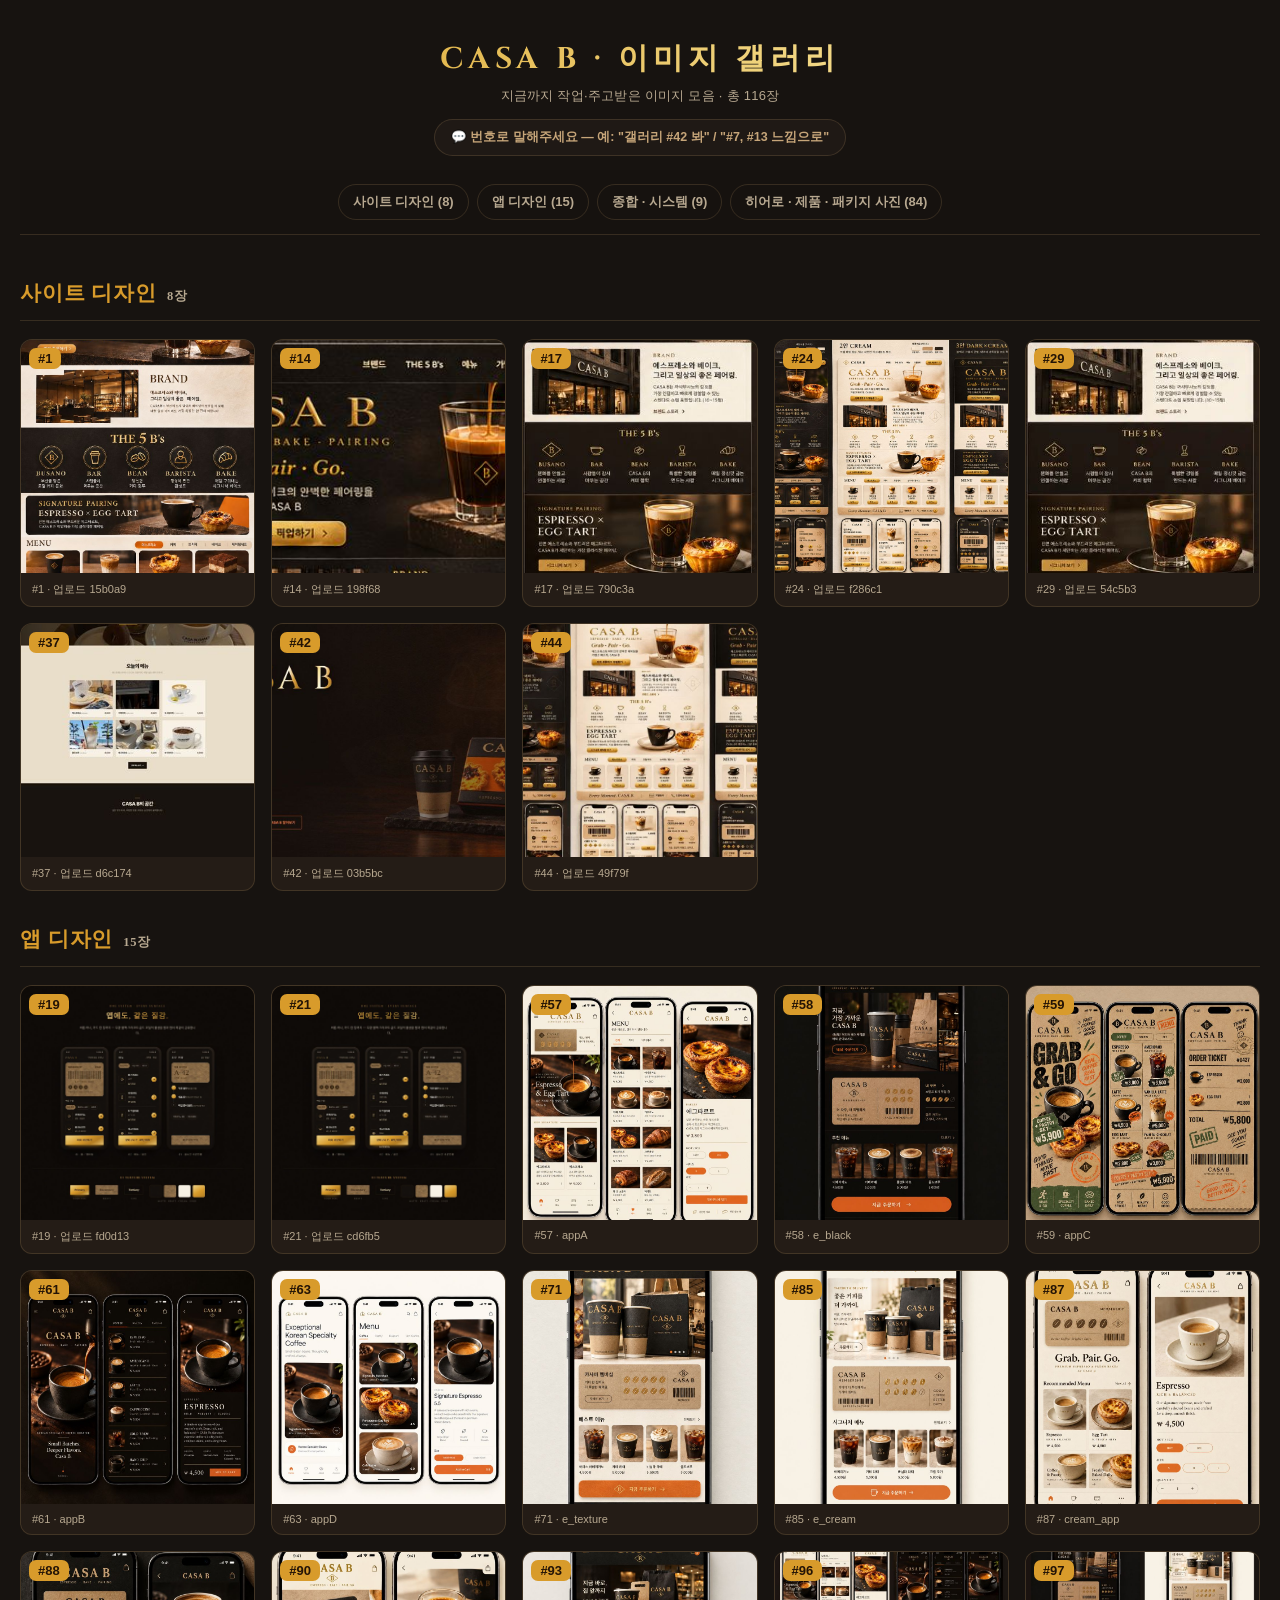
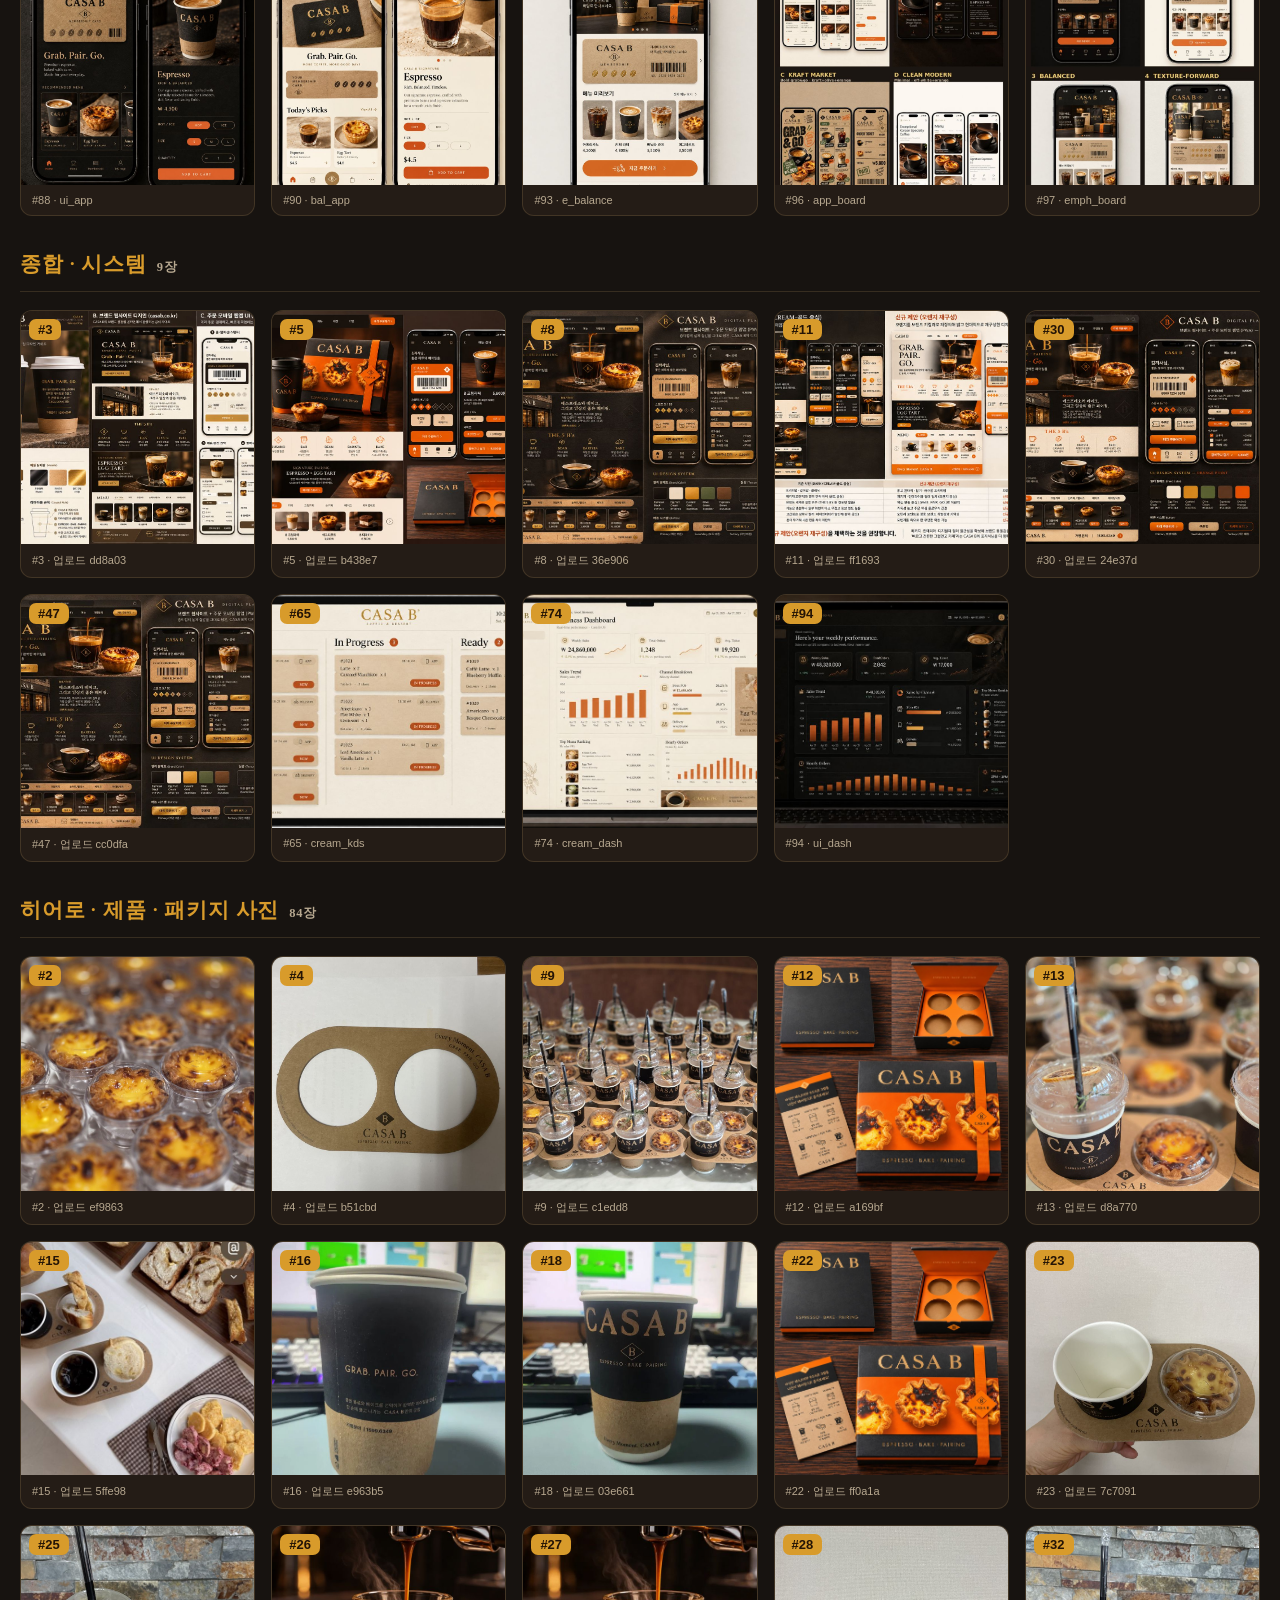
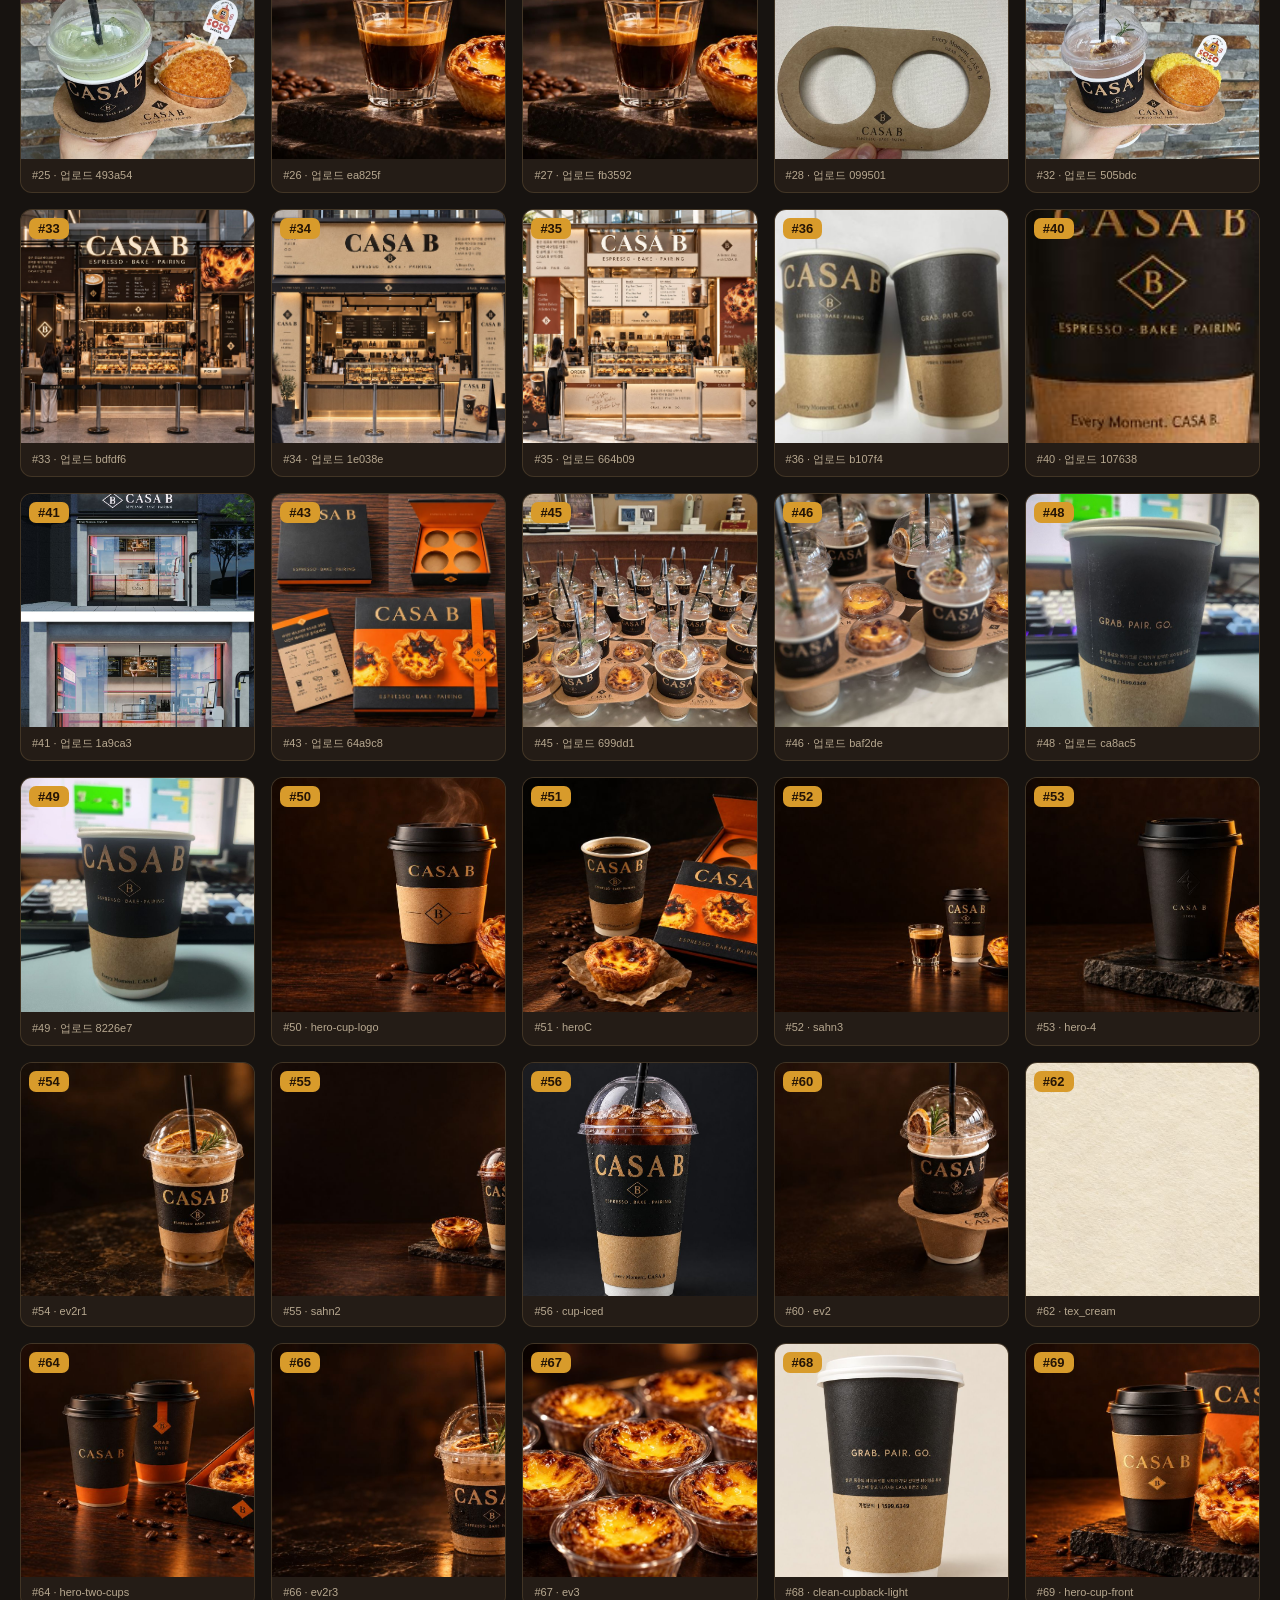
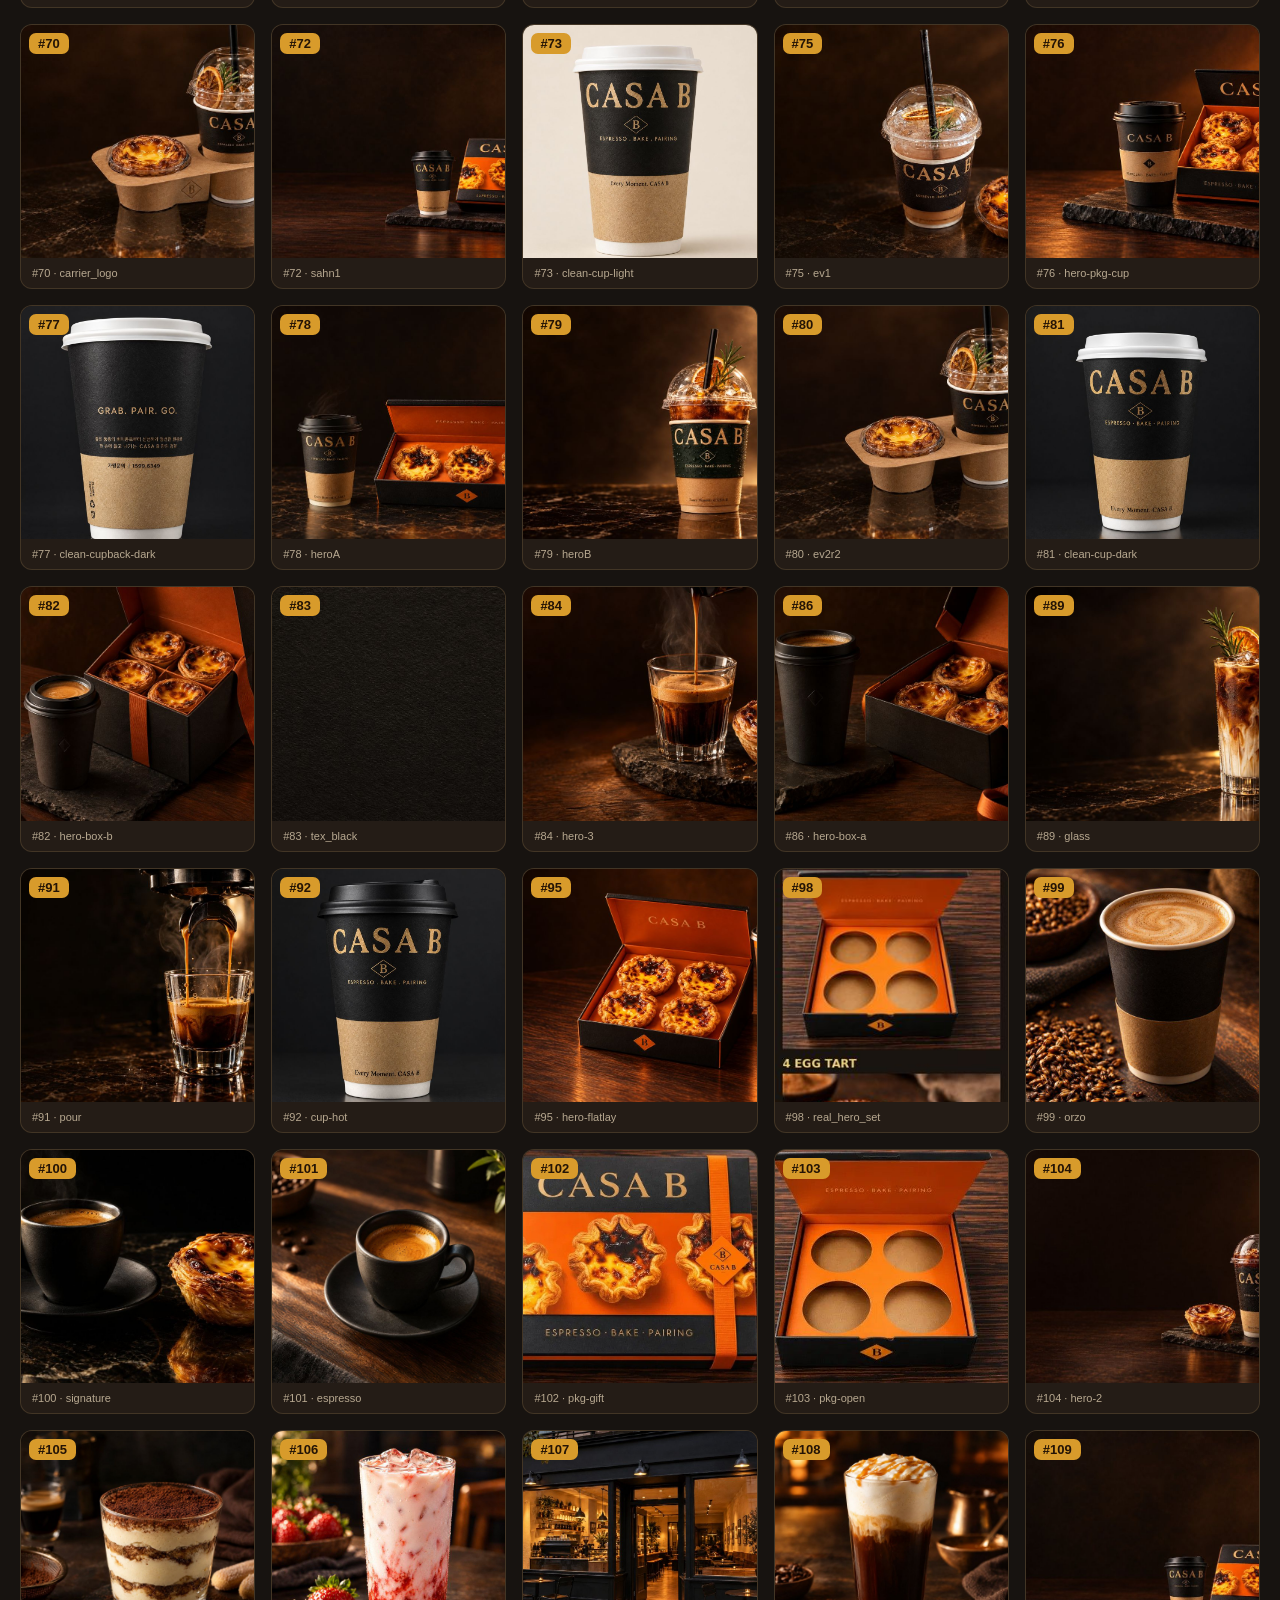
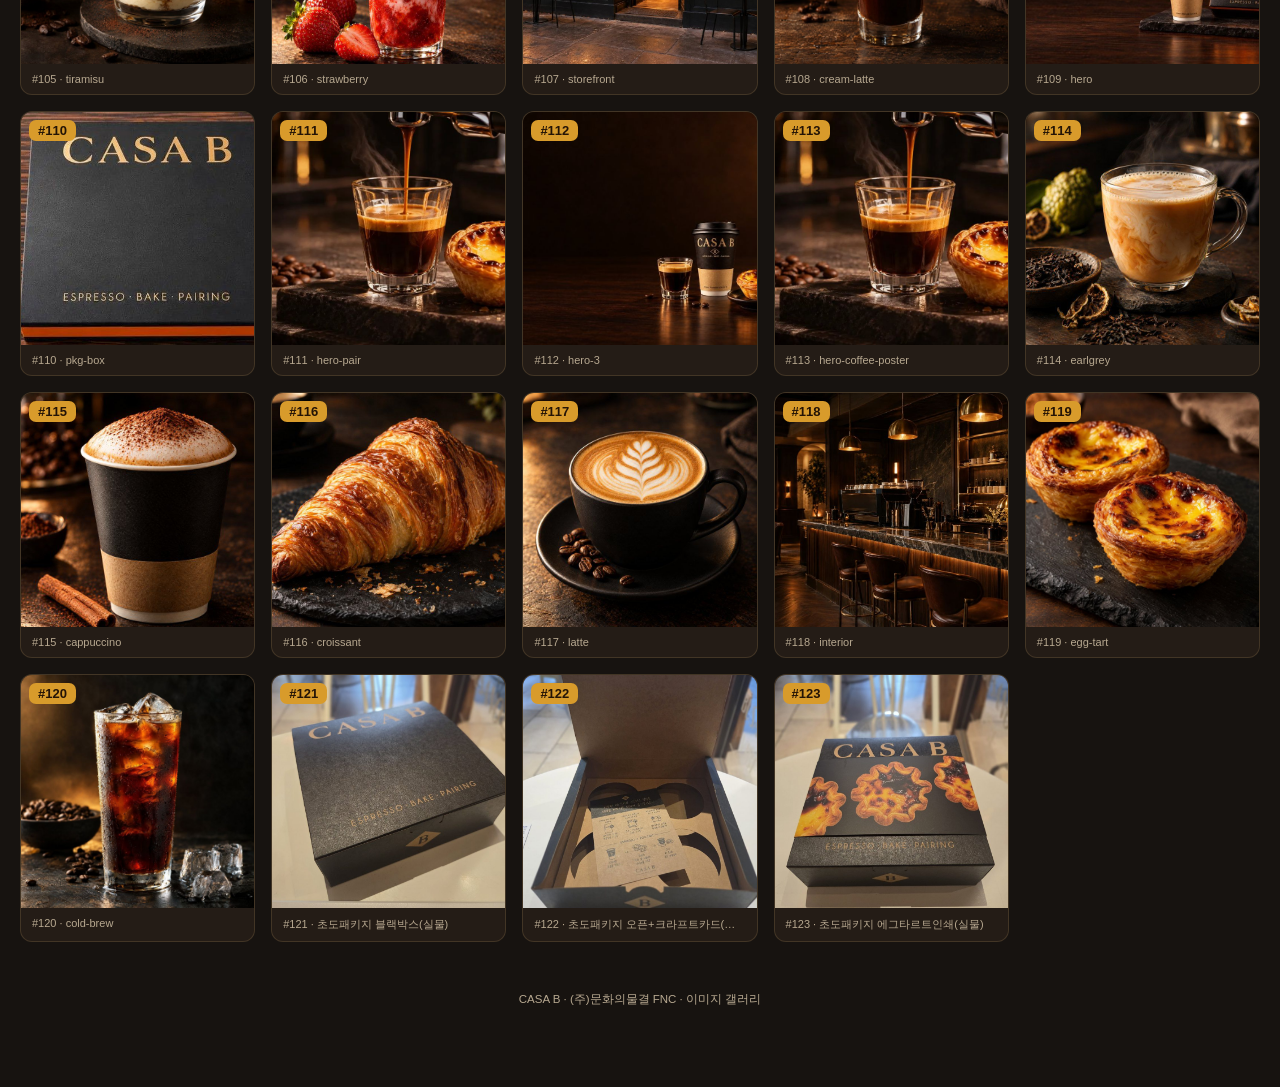
==== commit a94ac324: "real packaging photos + gallery update" ====
--- a/gallery/index.html
+++ b/gallery/index.html
@@ -37,13 +37,13 @@
 footer{text-align:center;color:var(--soft);font-size:11.5px;margin-top:50px}
 </style></head><body><div class="wrap">
 <header><div class="wm">CASA B · 이미지 갤러리</div>
-<div class="sub">지금까지 작업·주고받은 이미지 모음 · 총 113장</div>
+<div class="sub">지금까지 작업·주고받은 이미지 모음 · 총 116장</div>
 <div class="hint">💬 번호로 말해주세요 — 예: "갤러리 #42 봐" / "#7, #13 느낌으로"</div></header>
-<nav class="secnav"><a href="#site">사이트 디자인 (8)</a><a href="#app">앱 디자인 (15)</a><a href="#jong">종합 · 시스템 (9)</a><a href="#hero">히어로 · 제품 · 패키지 사진 (81)</a></nav><section class="sec" id="site"><h2>사이트 디자인 <span class="c">8장</span></h2><div class="rule"></div><div class="grid"><div class="card" data-id="g001" data-n="1"><div class="ph"><span class="num">#1</span><img loading="lazy" src="g001.jpg" alt="#1"></div><div class="cap">#1 · 업로드 15b0a9</div></div><div class="card" data-id="g014" data-n="14"><div class="ph"><span class="num">#14</span><img loading="lazy" src="g014.jpg" alt="#14"></div><div class="cap">#14 · 업로드 198f68</div></div><div class="card" data-id="g017" data-n="17"><div class="ph"><span class="num">#17</span><img loading="lazy" src="g017.jpg" alt="#17"></div><div class="cap">#17 · 업로드 790c3a</div></div><div class="card" data-id="g024" data-n="24"><div class="ph"><span class="num">#24</span><img loading="lazy" src="g024.jpg" alt="#24"></div><div class="cap">#24 · 업로드 f286c1</div></div><div class="card" data-id="g029" data-n="29"><div class="ph"><span class="num">#29</span><img loading="lazy" src="g029.jpg" alt="#29"></div><div class="cap">#29 · 업로드 54c5b3</div></div><div class="card" data-id="g037" data-n="37"><div class="ph"><span class="num">#37</span><img loading="lazy" src="g037.jpg" alt="#37"></div><div class="cap">#37 · 업로드 d6c174</div></div><div class="card" data-id="g042" data-n="42"><div class="ph"><span class="num">#42</span><img loading="lazy" src="g042.jpg" alt="#42"></div><div class="cap">#42 · 업로드 03b5bc</div></div><div class="card" data-id="g044" data-n="44"><div class="ph"><span class="num">#44</span><img loading="lazy" src="g044.jpg" alt="#44"></div><div class="cap">#44 · 업로드 49f79f</div></div></div></section><section class="sec" id="app"><h2>앱 디자인 <span class="c">15장</span></h2><div class="rule"></div><div class="grid"><div class="card" data-id="g019" data-n="19"><div class="ph"><span class="num">#19</span><img loading="lazy" src="g019.jpg" alt="#19"></div><div class="cap">#19 · 업로드 fd0d13</div></div><div class="card" data-id="g021" data-n="21"><div class="ph"><span class="num">#21</span><img loading="lazy" src="g021.jpg" alt="#21"></div><div class="cap">#21 · 업로드 cd6fb5</div></div><div class="card" data-id="g057" data-n="57"><div class="ph"><span class="num">#57</span><img loading="lazy" src="g057.jpg" alt="#57"></div><div class="cap">#57 · appA</div></div><div class="card" data-id="g058" data-n="58"><div class="ph"><span class="num">#58</span><img loading="lazy" src="g058.jpg" alt="#58"></div><div class="cap">#58 · e_black</div></div><div class="card" data-id="g059" data-n="59"><div class="ph"><span class="num">#59</span><img loading="lazy" src="g059.jpg" alt="#59"></div><div class="cap">#59 · appC</div></div><div class="card" data-id="g061" data-n="61"><div class="ph"><span class="num">#61</span><img loading="lazy" src="g061.jpg" alt="#61"></div><div class="cap">#61 · appB</div></div><div class="card" data-id="g063" data-n="63"><div class="ph"><span class="num">#63</span><img loading="lazy" src="g063.jpg" alt="#63"></div><div class="cap">#63 · appD</div></div><div class="card" data-id="g071" data-n="71"><div class="ph"><span class="num">#71</span><img loading="lazy" src="g071.jpg" alt="#71"></div><div class="cap">#71 · e_texture</div></div><div class="card" data-id="g085" data-n="85"><div class="ph"><span class="num">#85</span><img loading="lazy" src="g085.jpg" alt="#85"></div><div class="cap">#85 · e_cream</div></div><div class="card" data-id="g087" data-n="87"><div class="ph"><span class="num">#87</span><img loading="lazy" src="g087.jpg" alt="#87"></div><div class="cap">#87 · cream_app</div></div><div class="card" data-id="g088" data-n="88"><div class="ph"><span class="num">#88</span><img loading="lazy" src="g088.jpg" alt="#88"></div><div class="cap">#88 · ui_app</div></div><div class="card" data-id="g090" data-n="90"><div class="ph"><span class="num">#90</span><img loading="lazy" src="g090.jpg" alt="#90"></div><div class="cap">#90 · bal_app</div></div><div class="card" data-id="g093" data-n="93"><div class="ph"><span class="num">#93</span><img loading="lazy" src="g093.jpg" alt="#93"></div><div class="cap">#93 · e_balance</div></div><div class="card" data-id="g096" data-n="96"><div class="ph"><span class="num">#96</span><img loading="lazy" src="g096.jpg" alt="#96"></div><div class="cap">#96 · app_board</div></div><div class="card" data-id="g097" data-n="97"><div class="ph"><span class="num">#97</span><img loading="lazy" src="g097.jpg" alt="#97"></div><div class="cap">#97 · emph_board</div></div></div></section><section class="sec" id="jong"><h2>종합 · 시스템 <span class="c">9장</span></h2><div class="rule"></div><div class="grid"><div class="card" data-id="g003" data-n="3"><div class="ph"><span class="num">#3</span><img loading="lazy" src="g003.jpg" alt="#3"></div><div class="cap">#3 · 업로드 dd8a03</div></div><div class="card" data-id="g005" data-n="5"><div class="ph"><span class="num">#5</span><img loading="lazy" src="g005.jpg" alt="#5"></div><div class="cap">#5 · 업로드 b438e7</div></div><div class="card" data-id="g008" data-n="8"><div class="ph"><span class="num">#8</span><img loading="lazy" src="g008.jpg" alt="#8"></div><div class="cap">#8 · 업로드 36e906</div></div><div class="card" data-id="g011" data-n="11"><div class="ph"><span class="num">#11</span><img loading="lazy" src="g011.jpg" alt="#11"></div><div class="cap">#11 · 업로드 ff1693</div></div><div class="card" data-id="g030" data-n="30"><div class="ph"><span class="num">#30</span><img loading="lazy" src="g030.jpg" alt="#30"></div><div class="cap">#30 · 업로드 24e37d</div></div><div class="card" data-id="g047" data-n="47"><div class="ph"><span class="num">#47</span><img loading="lazy" src="g047.jpg" alt="#47"></div><div class="cap">#47 · 업로드 cc0dfa</div></div><div class="card" data-id="g065" data-n="65"><div class="ph"><span class="num">#65</span><img loading="lazy" src="g065.jpg" alt="#65"></div><div class="cap">#65 · cream_kds</div></div><div class="card" data-id="g074" data-n="74"><div class="ph"><span class="num">#74</span><img loading="lazy" src="g074.jpg" alt="#74"></div><div class="cap">#74 · cream_dash</div></div><div class="card" data-id="g094" data-n="94"><div class="ph"><span class="num">#94</span><img loading="lazy" src="g094.jpg" alt="#94"></div><div class="cap">#94 · ui_dash</div></div></div></section><section class="sec" id="hero"><h2>히어로 · 제품 · 패키지 사진 <span class="c">81장</span></h2><div class="rule"></div><div class="grid"><div class="card" data-id="g002" data-n="2"><div class="ph"><span class="num">#2</span><img loading="lazy" src="g002.jpg" alt="#2"></div><div class="cap">#2 · 업로드 ef9863</div></div><div class="card" data-id="g004" data-n="4"><div class="ph"><span class="num">#4</span><img loading="lazy" src="g004.jpg" alt="#4"></div><div class="cap">#4 · 업로드 b51cbd</div></div><div class="card" data-id="g009" data-n="9"><div class="ph"><span class="num">#9</span><img loading="lazy" src="g009.jpg" alt="#9"></div><div class="cap">#9 · 업로드 c1edd8</div></div><div class="card" data-id="g012" data-n="12"><div class="ph"><span class="num">#12</span><img loading="lazy" src="g012.jpg" alt="#12"></div><div class="cap">#12 · 업로드 a169bf</div></div><div class="card" data-id="g013" data-n="13"><div class="ph"><span class="num">#13</span><img loading="lazy" src="g013.jpg" alt="#13"></div><div class="cap">#13 · 업로드 d8a770</div></div><div class="card" data-id="g015" data-n="15"><div class="ph"><span class="num">#15</span><img loading="lazy" src="g015.jpg" alt="#15"></div><div class="cap">#15 · 업로드 5ffe98</div></div><div class="card" data-id="g016" data-n="16"><div class="ph"><span class="num">#16</span><img loading="lazy" src="g016.jpg" alt="#16"></div><div class="cap">#16 · 업로드 e963b5</div></div><div class="card" data-id="g018" data-n="18"><div class="ph"><span class="num">#18</span><img loading="lazy" src="g018.jpg" alt="#18"></div><div class="cap">#18 · 업로드 03e661</div></div><div class="card" data-id="g022" data-n="22"><div class="ph"><span class="num">#22</span><img loading="lazy" src="g022.jpg" alt="#22"></div><div class="cap">#22 · 업로드 ff0a1a</div></div><div class="card" data-id="g023" data-n="23"><div class="ph"><span class="num">#23</span><img loading="lazy" src="g023.jpg" alt="#23"></div><div class="cap">#23 · 업로드 7c7091</div></div><div class="card" data-id="g025" data-n="25"><div class="ph"><span class="num">#25</span><img loading="lazy" src="g025.jpg" alt="#25"></div><div class="cap">#25 · 업로드 493a54</div></div><div class="card" data-id="g026" data-n="26"><div class="ph"><span class="num">#26</span><img loading="lazy" src="g026.jpg" alt="#26"></div><div class="cap">#26 · 업로드 ea825f</div></div><div class="card" data-id="g027" data-n="27"><div class="ph"><span class="num">#27</span><img loading="lazy" src="g027.jpg" alt="#27"></div><div class="cap">#27 · 업로드 fb3592</div></div><div class="card" data-id="g028" data-n="28"><div class="ph"><span class="num">#28</span><img loading="lazy" src="g028.jpg" alt="#28"></div><div class="cap">#28 · 업로드 099501</div></div><div class="card" data-id="g032" data-n="32"><div class="ph"><span class="num">#32</span><img loading="lazy" src="g032.jpg" alt="#32"></div><div class="cap">#32 · 업로드 505bdc</div></div><div class="card" data-id="g033" data-n="33"><div class="ph"><span class="num">#33</span><img loading="lazy" src="g033.jpg" alt="#33"></div><div class="cap">#33 · 업로드 bdfdf6</div></div><div class="card" data-id="g034" data-n="34"><div class="ph"><span class="num">#34</span><img loading="lazy" src="g034.jpg" alt="#34"></div><div class="cap">#34 · 업로드 1e038e</div></div><div class="card" data-id="g035" data-n="35"><div class="ph"><span class="num">#35</span><img loading="lazy" src="g035.jpg" alt="#35"></div><div class="cap">#35 · 업로드 664b09</div></div><div class="card" data-id="g036" data-n="36"><div class="ph"><span class="num">#36</span><img loading="lazy" src="g036.jpg" alt="#36"></div><div class="cap">#36 · 업로드 b107f4</div></div><div class="card" data-id="g040" data-n="40"><div class="ph"><span class="num">#40</span><img loading="lazy" src="g040.jpg" alt="#40"></div><div class="cap">#40 · 업로드 107638</div></div><div class="card" data-id="g041" data-n="41"><div class="ph"><span class="num">#41</span><img loading="lazy" src="g041.jpg" alt="#41"></div><div class="cap">#41 · 업로드 1a9ca3</div></div><div class="card" data-id="g043" data-n="43"><div class="ph"><span class="num">#43</span><img loading="lazy" src="g043.jpg" alt="#43"></div><div class="cap">#43 · 업로드 64a9c8</div></div><div class="card" data-id="g045" data-n="45"><div class="ph"><span class="num">#45</span><img loading="lazy" src="g045.jpg" alt="#45"></div><div class="cap">#45 · 업로드 699dd1</div></div><div class="card" data-id="g046" data-n="46"><div class="ph"><span class="num">#46</span><img loading="lazy" src="g046.jpg" alt="#46"></div><div class="cap">#46 · 업로드 baf2de</div></div><div class="card" data-id="g048" data-n="48"><div class="ph"><span class="num">#48</span><img loading="lazy" src="g048.jpg" alt="#48"></div><div class="cap">#48 · 업로드 ca8ac5</div></div><div class="card" data-id="g049" data-n="49"><div class="ph"><span class="num">#49</span><img loading="lazy" src="g049.jpg" alt="#49"></div><div class="cap">#49 · 업로드 8226e7</div></div><div class="card" data-id="g050" data-n="50"><div class="ph"><span class="num">#50</span><img loading="lazy" src="g050.jpg" alt="#50"></div><div class="cap">#50 · hero-cup-logo</div></div><div class="card" data-id="g051" data-n="51"><div class="ph"><span class="num">#51</span><img loading="lazy" src="g051.jpg" alt="#51"></div><div class="cap">#51 · heroC</div></div><div class="card" data-id="g052" data-n="52"><div class="ph"><span class="num">#52</span><img loading="lazy" src="g052.jpg" alt="#52"></div><div class="cap">#52 · sahn3</div></div><div class="card" data-id="g053" data-n="53"><div class="ph"><span class="num">#53</span><img loading="lazy" src="g053.jpg" alt="#53"></div><div class="cap">#53 · hero-4</div></div><div class="card" data-id="g054" data-n="54"><div class="ph"><span class="num">#54</span><img loading="lazy" src="g054.jpg" alt="#54"></div><div class="cap">#54 · ev2r1</div></div><div class="card" data-id="g055" data-n="55"><div class="ph"><span class="num">#55</span><img loading="lazy" src="g055.jpg" alt="#55"></div><div class="cap">#55 · sahn2</div></div><div class="card" data-id="g056" data-n="56"><div class="ph"><span class="num">#56</span><img loading="lazy" src="g056.jpg" alt="#56"></div><div class="cap">#56 · cup-iced</div></div><div class="card" data-id="g060" data-n="60"><div class="ph"><span class="num">#60</span><img loading="lazy" src="g060.jpg" alt="#60"></div><div class="cap">#60 · ev2</div></div><div class="card" data-id="g062" data-n="62"><div class="ph"><span class="num">#62</span><img loading="lazy" src="g062.jpg" alt="#62"></div><div class="cap">#62 · tex_cream</div></div><div class="card" data-id="g064" data-n="64"><div class="ph"><span class="num">#64</span><img loading="lazy" src="g064.jpg" alt="#64"></div><div class="cap">#64 · hero-two-cups</div></div><div class="card" data-id="g066" data-n="66"><div class="ph"><span class="num">#66</span><img loading="lazy" src="g066.jpg" alt="#66"></div><div class="cap">#66 · ev2r3</div></div><div class="card" data-id="g067" data-n="67"><div class="ph"><span class="num">#67</span><img loading="lazy" src="g067.jpg" alt="#67"></div><div class="cap">#67 · ev3</div></div><div class="card" data-id="g068" data-n="68"><div class="ph"><span class="num">#68</span><img loading="lazy" src="g068.jpg" alt="#68"></div><div class="cap">#68 · clean-cupback-light</div></div><div class="card" data-id="g069" data-n="69"><div class="ph"><span class="num">#69</span><img loading="lazy" src="g069.jpg" alt="#69"></div><div class="cap">#69 · hero-cup-front</div></div><div class="card" data-id="g070" data-n="70"><div class="ph"><span class="num">#70</span><img loading="lazy" src="g070.jpg" alt="#70"></div><div class="cap">#70 · carrier_logo</div></div><div class="card" data-id="g072" data-n="72"><div class="ph"><span class="num">#72</span><img loading="lazy" src="g072.jpg" alt="#72"></div><div class="cap">#72 · sahn1</div></div><div class="card" data-id="g073" data-n="73"><div class="ph"><span class="num">#73</span><img loading="lazy" src="g073.jpg" alt="#73"></div><div class="cap">#73 · clean-cup-light</div></div><div class="card" data-id="g075" data-n="75"><div class="ph"><span class="num">#75</span><img loading="lazy" src="g075.jpg" alt="#75"></div><div class="cap">#75 · ev1</div></div><div class="card" data-id="g076" data-n="76"><div class="ph"><span class="num">#76</span><img loading="lazy" src="g076.jpg" alt="#76"></div><div class="cap">#76 · hero-pkg-cup</div></div><div class="card" data-id="g077" data-n="77"><div class="ph"><span class="num">#77</span><img loading="lazy" src="g077.jpg" alt="#77"></div><div class="cap">#77 · clean-cupback-dark</div></div><div class="card" data-id="g078" data-n="78"><div class="ph"><span class="num">#78</span><img loading="lazy" src="g078.jpg" alt="#78"></div><div class="cap">#78 · heroA</div></div><div class="card" data-id="g079" data-n="79"><div class="ph"><span class="num">#79</span><img loading="lazy" src="g079.jpg" alt="#79"></div><div class="cap">#79 · heroB</div></div><div class="card" data-id="g080" data-n="80"><div class="ph"><span class="num">#80</span><img loading="lazy" src="g080.jpg" alt="#80"></div><div class="cap">#80 · ev2r2</div></div><div class="card" data-id="g081" data-n="81"><div class="ph"><span class="num">#81</span><img loading="lazy" src="g081.jpg" alt="#81"></div><div class="cap">#81 · clean-cup-dark</div></div><div class="card" data-id="g082" data-n="82"><div class="ph"><span class="num">#82</span><img loading="lazy" src="g082.jpg" alt="#82"></div><div class="cap">#82 · hero-box-b</div></div><div class="card" data-id="g083" data-n="83"><div class="ph"><span class="num">#83</span><img loading="lazy" src="g083.jpg" alt="#83"></div><div class="cap">#83 · tex_black</div></div><div class="card" data-id="g084" data-n="84"><div class="ph"><span class="num">#84</span><img loading="lazy" src="g084.jpg" alt="#84"></div><div class="cap">#84 · hero-3</div></div><div class="card" data-id="g086" data-n="86"><div class="ph"><span class="num">#86</span><img loading="lazy" src="g086.jpg" alt="#86"></div><div class="cap">#86 · hero-box-a</div></div><div class="card" data-id="g089" data-n="89"><div class="ph"><span class="num">#89</span><img loading="lazy" src="g089.jpg" alt="#89"></div><div class="cap">#89 · glass</div></div><div class="card" data-id="g091" data-n="91"><div class="ph"><span class="num">#91</span><img loading="lazy" src="g091.jpg" alt="#91"></div><div class="cap">#91 · pour</div></div><div class="card" data-id="g092" data-n="92"><div class="ph"><span class="num">#92</span><img loading="lazy" src="g092.jpg" alt="#92"></div><div class="cap">#92 · cup-hot</div></div><div class="card" data-id="g095" data-n="95"><div class="ph"><span class="num">#95</span><img loading="lazy" src="g095.jpg" alt="#95"></div><div class="cap">#95 · hero-flatlay</div></div><div class="card" data-id="g098" data-n="98"><div class="ph"><span class="num">#98</span><img loading="lazy" src="g098.jpg" alt="#98"></div><div class="cap">#98 · real_hero_set</div></div><div class="card" data-id="g099" data-n="99"><div class="ph"><span class="num">#99</span><img loading="lazy" src="g099.jpg" alt="#99"></div><div class="cap">#99 · orzo</div></div><div class="card" data-id="g100" data-n="100"><div class="ph"><span class="num">#100</span><img loading="lazy" src="g100.jpg" alt="#100"></div><div class="cap">#100 · signature</div></div><div class="card" data-id="g101" data-n="101"><div class="ph"><span class="num">#101</span><img loading="lazy" src="g101.jpg" alt="#101"></div><div class="cap">#101 · espresso</div></div><div class="card" data-id="g102" data-n="102"><div class="ph"><span class="num">#102</span><img loading="lazy" src="g102.jpg" alt="#102"></div><div class="cap">#102 · pkg-gift</div></div><div class="card" data-id="g103" data-n="103"><div class="ph"><span class="num">#103</span><img loading="lazy" src="g103.jpg" alt="#103"></div><div class="cap">#103 · pkg-open</div></div><div class="card" data-id="g104" data-n="104"><div class="ph"><span class="num">#104</span><img loading="lazy" src="g104.jpg" alt="#104"></div><div class="cap">#104 · hero-2</div></div><div class="card" data-id="g105" data-n="105"><div class="ph"><span class="num">#105</span><img loading="lazy" src="g105.jpg" alt="#105"></div><div class="cap">#105 · tiramisu</div></div><div class="card" data-id="g106" data-n="106"><div class="ph"><span class="num">#106</span><img loading="lazy" src="g106.jpg" alt="#106"></div><div class="cap">#106 · strawberry</div></div><div class="card" data-id="g107" data-n="107"><div class="ph"><span class="num">#107</span><img loading="lazy" src="g107.jpg" alt="#107"></div><div class="cap">#107 · storefront</div></div><div class="card" data-id="g108" data-n="108"><div class="ph"><span class="num">#108</span><img loading="lazy" src="g108.jpg" alt="#108"></div><div class="cap">#108 · cream-latte</div></div><div class="card" data-id="g109" data-n="109"><div class="ph"><span class="num">#109</span><img loading="lazy" src="g109.jpg" alt="#109"></div><div class="cap">#109 · hero</div></div><div class="card" data-id="g110" data-n="110"><div class="ph"><span class="num">#110</span><img loading="lazy" src="g110.jpg" alt="#110"></div><div class="cap">#110 · pkg-box</div></div><div class="card" data-id="g111" data-n="111"><div class="ph"><span class="num">#111</span><img loading="lazy" src="g111.jpg" alt="#111"></div><div class="cap">#111 · hero-pair</div></div><div class="card" data-id="g112" data-n="112"><div class="ph"><span class="num">#112</span><img loading="lazy" src="g112.jpg" alt="#112"></div><div class="cap">#112 · hero-3</div></div><div class="card" data-id="g113" data-n="113"><div class="ph"><span class="num">#113</span><img loading="lazy" src="g113.jpg" alt="#113"></div><div class="cap">#113 · hero-coffee-poster</div></div><div class="card" data-id="g114" data-n="114"><div class="ph"><span class="num">#114</span><img loading="lazy" src="g114.jpg" alt="#114"></div><div class="cap">#114 · earlgrey</div></div><div class="card" data-id="g115" data-n="115"><div class="ph"><span class="num">#115</span><img loading="lazy" src="g115.jpg" alt="#115"></div><div class="cap">#115 · cappuccino</div></div><div class="card" data-id="g116" data-n="116"><div class="ph"><span class="num">#116</span><img loading="lazy" src="g116.jpg" alt="#116"></div><div class="cap">#116 · croissant</div></div><div class="card" data-id="g117" data-n="117"><div class="ph"><span class="num">#117</span><img loading="lazy" src="g117.jpg" alt="#117"></div><div class="cap">#117 · latte</div></div><div class="card" data-id="g118" data-n="118"><div class="ph"><span class="num">#118</span><img loading="lazy" src="g118.jpg" alt="#118"></div><div class="cap">#118 · interior</div></div><div class="card" data-id="g119" data-n="119"><div class="ph"><span class="num">#119</span><img loading="lazy" src="g119.jpg" alt="#119"></div><div class="cap">#119 · egg-tart</div></div><div class="card" data-id="g120" data-n="120"><div class="ph"><span class="num">#120</span><img loading="lazy" src="g120.jpg" alt="#120"></div><div class="cap">#120 · cold-brew</div></div></div></section><footer>CASA B · (주)문화의물결 FNC · 이미지 갤러리</footer></div>
+<nav class="secnav"><a href="#site">사이트 디자인 (8)</a><a href="#app">앱 디자인 (15)</a><a href="#jong">종합 · 시스템 (9)</a><a href="#hero">히어로 · 제품 · 패키지 사진 (84)</a></nav><section class="sec" id="site"><h2>사이트 디자인 <span class="c">8장</span></h2><div class="rule"></div><div class="grid"><div class="card" data-id="g001" data-n="1"><div class="ph"><span class="num">#1</span><img loading="lazy" src="g001.jpg" alt="#1"></div><div class="cap">#1 · 업로드 15b0a9</div></div><div class="card" data-id="g014" data-n="14"><div class="ph"><span class="num">#14</span><img loading="lazy" src="g014.jpg" alt="#14"></div><div class="cap">#14 · 업로드 198f68</div></div><div class="card" data-id="g017" data-n="17"><div class="ph"><span class="num">#17</span><img loading="lazy" src="g017.jpg" alt="#17"></div><div class="cap">#17 · 업로드 790c3a</div></div><div class="card" data-id="g024" data-n="24"><div class="ph"><span class="num">#24</span><img loading="lazy" src="g024.jpg" alt="#24"></div><div class="cap">#24 · 업로드 f286c1</div></div><div class="card" data-id="g029" data-n="29"><div class="ph"><span class="num">#29</span><img loading="lazy" src="g029.jpg" alt="#29"></div><div class="cap">#29 · 업로드 54c5b3</div></div><div class="card" data-id="g037" data-n="37"><div class="ph"><span class="num">#37</span><img loading="lazy" src="g037.jpg" alt="#37"></div><div class="cap">#37 · 업로드 d6c174</div></div><div class="card" data-id="g042" data-n="42"><div class="ph"><span class="num">#42</span><img loading="lazy" src="g042.jpg" alt="#42"></div><div class="cap">#42 · 업로드 03b5bc</div></div><div class="card" data-id="g044" data-n="44"><div class="ph"><span class="num">#44</span><img loading="lazy" src="g044.jpg" alt="#44"></div><div class="cap">#44 · 업로드 49f79f</div></div></div></section><section class="sec" id="app"><h2>앱 디자인 <span class="c">15장</span></h2><div class="rule"></div><div class="grid"><div class="card" data-id="g019" data-n="19"><div class="ph"><span class="num">#19</span><img loading="lazy" src="g019.jpg" alt="#19"></div><div class="cap">#19 · 업로드 fd0d13</div></div><div class="card" data-id="g021" data-n="21"><div class="ph"><span class="num">#21</span><img loading="lazy" src="g021.jpg" alt="#21"></div><div class="cap">#21 · 업로드 cd6fb5</div></div><div class="card" data-id="g057" data-n="57"><div class="ph"><span class="num">#57</span><img loading="lazy" src="g057.jpg" alt="#57"></div><div class="cap">#57 · appA</div></div><div class="card" data-id="g058" data-n="58"><div class="ph"><span class="num">#58</span><img loading="lazy" src="g058.jpg" alt="#58"></div><div class="cap">#58 · e_black</div></div><div class="card" data-id="g059" data-n="59"><div class="ph"><span class="num">#59</span><img loading="lazy" src="g059.jpg" alt="#59"></div><div class="cap">#59 · appC</div></div><div class="card" data-id="g061" data-n="61"><div class="ph"><span class="num">#61</span><img loading="lazy" src="g061.jpg" alt="#61"></div><div class="cap">#61 · appB</div></div><div class="card" data-id="g063" data-n="63"><div class="ph"><span class="num">#63</span><img loading="lazy" src="g063.jpg" alt="#63"></div><div class="cap">#63 · appD</div></div><div class="card" data-id="g071" data-n="71"><div class="ph"><span class="num">#71</span><img loading="lazy" src="g071.jpg" alt="#71"></div><div class="cap">#71 · e_texture</div></div><div class="card" data-id="g085" data-n="85"><div class="ph"><span class="num">#85</span><img loading="lazy" src="g085.jpg" alt="#85"></div><div class="cap">#85 · e_cream</div></div><div class="card" data-id="g087" data-n="87"><div class="ph"><span class="num">#87</span><img loading="lazy" src="g087.jpg" alt="#87"></div><div class="cap">#87 · cream_app</div></div><div class="card" data-id="g088" data-n="88"><div class="ph"><span class="num">#88</span><img loading="lazy" src="g088.jpg" alt="#88"></div><div class="cap">#88 · ui_app</div></div><div class="card" data-id="g090" data-n="90"><div class="ph"><span class="num">#90</span><img loading="lazy" src="g090.jpg" alt="#90"></div><div class="cap">#90 · bal_app</div></div><div class="card" data-id="g093" data-n="93"><div class="ph"><span class="num">#93</span><img loading="lazy" src="g093.jpg" alt="#93"></div><div class="cap">#93 · e_balance</div></div><div class="card" data-id="g096" data-n="96"><div class="ph"><span class="num">#96</span><img loading="lazy" src="g096.jpg" alt="#96"></div><div class="cap">#96 · app_board</div></div><div class="card" data-id="g097" data-n="97"><div class="ph"><span class="num">#97</span><img loading="lazy" src="g097.jpg" alt="#97"></div><div class="cap">#97 · emph_board</div></div></div></section><section class="sec" id="jong"><h2>종합 · 시스템 <span class="c">9장</span></h2><div class="rule"></div><div class="grid"><div class="card" data-id="g003" data-n="3"><div class="ph"><span class="num">#3</span><img loading="lazy" src="g003.jpg" alt="#3"></div><div class="cap">#3 · 업로드 dd8a03</div></div><div class="card" data-id="g005" data-n="5"><div class="ph"><span class="num">#5</span><img loading="lazy" src="g005.jpg" alt="#5"></div><div class="cap">#5 · 업로드 b438e7</div></div><div class="card" data-id="g008" data-n="8"><div class="ph"><span class="num">#8</span><img loading="lazy" src="g008.jpg" alt="#8"></div><div class="cap">#8 · 업로드 36e906</div></div><div class="card" data-id="g011" data-n="11"><div class="ph"><span class="num">#11</span><img loading="lazy" src="g011.jpg" alt="#11"></div><div class="cap">#11 · 업로드 ff1693</div></div><div class="card" data-id="g030" data-n="30"><div class="ph"><span class="num">#30</span><img loading="lazy" src="g030.jpg" alt="#30"></div><div class="cap">#30 · 업로드 24e37d</div></div><div class="card" data-id="g047" data-n="47"><div class="ph"><span class="num">#47</span><img loading="lazy" src="g047.jpg" alt="#47"></div><div class="cap">#47 · 업로드 cc0dfa</div></div><div class="card" data-id="g065" data-n="65"><div class="ph"><span class="num">#65</span><img loading="lazy" src="g065.jpg" alt="#65"></div><div class="cap">#65 · cream_kds</div></div><div class="card" data-id="g074" data-n="74"><div class="ph"><span class="num">#74</span><img loading="lazy" src="g074.jpg" alt="#74"></div><div class="cap">#74 · cream_dash</div></div><div class="card" data-id="g094" data-n="94"><div class="ph"><span class="num">#94</span><img loading="lazy" src="g094.jpg" alt="#94"></div><div class="cap">#94 · ui_dash</div></div></div></section><section class="sec" id="hero"><h2>히어로 · 제품 · 패키지 사진 <span class="c">84장</span></h2><div class="rule"></div><div class="grid"><div class="card" data-id="g002" data-n="2"><div class="ph"><span class="num">#2</span><img loading="lazy" src="g002.jpg" alt="#2"></div><div class="cap">#2 · 업로드 ef9863</div></div><div class="card" data-id="g004" data-n="4"><div class="ph"><span class="num">#4</span><img loading="lazy" src="g004.jpg" alt="#4"></div><div class="cap">#4 · 업로드 b51cbd</div></div><div class="card" data-id="g009" data-n="9"><div class="ph"><span class="num">#9</span><img loading="lazy" src="g009.jpg" alt="#9"></div><div class="cap">#9 · 업로드 c1edd8</div></div><div class="card" data-id="g012" data-n="12"><div class="ph"><span class="num">#12</span><img loading="lazy" src="g012.jpg" alt="#12"></div><div class="cap">#12 · 업로드 a169bf</div></div><div class="card" data-id="g013" data-n="13"><div class="ph"><span class="num">#13</span><img loading="lazy" src="g013.jpg" alt="#13"></div><div class="cap">#13 · 업로드 d8a770</div></div><div class="card" data-id="g015" data-n="15"><div class="ph"><span class="num">#15</span><img loading="lazy" src="g015.jpg" alt="#15"></div><div class="cap">#15 · 업로드 5ffe98</div></div><div class="card" data-id="g016" data-n="16"><div class="ph"><span class="num">#16</span><img loading="lazy" src="g016.jpg" alt="#16"></div><div class="cap">#16 · 업로드 e963b5</div></div><div class="card" data-id="g018" data-n="18"><div class="ph"><span class="num">#18</span><img loading="lazy" src="g018.jpg" alt="#18"></div><div class="cap">#18 · 업로드 03e661</div></div><div class="card" data-id="g022" data-n="22"><div class="ph"><span class="num">#22</span><img loading="lazy" src="g022.jpg" alt="#22"></div><div class="cap">#22 · 업로드 ff0a1a</div></div><div class="card" data-id="g023" data-n="23"><div class="ph"><span class="num">#23</span><img loading="lazy" src="g023.jpg" alt="#23"></div><div class="cap">#23 · 업로드 7c7091</div></div><div class="card" data-id="g025" data-n="25"><div class="ph"><span class="num">#25</span><img loading="lazy" src="g025.jpg" alt="#25"></div><div class="cap">#25 · 업로드 493a54</div></div><div class="card" data-id="g026" data-n="26"><div class="ph"><span class="num">#26</span><img loading="lazy" src="g026.jpg" alt="#26"></div><div class="cap">#26 · 업로드 ea825f</div></div><div class="card" data-id="g027" data-n="27"><div class="ph"><span class="num">#27</span><img loading="lazy" src="g027.jpg" alt="#27"></div><div class="cap">#27 · 업로드 fb3592</div></div><div class="card" data-id="g028" data-n="28"><div class="ph"><span class="num">#28</span><img loading="lazy" src="g028.jpg" alt="#28"></div><div class="cap">#28 · 업로드 099501</div></div><div class="card" data-id="g032" data-n="32"><div class="ph"><span class="num">#32</span><img loading="lazy" src="g032.jpg" alt="#32"></div><div class="cap">#32 · 업로드 505bdc</div></div><div class="card" data-id="g033" data-n="33"><div class="ph"><span class="num">#33</span><img loading="lazy" src="g033.jpg" alt="#33"></div><div class="cap">#33 · 업로드 bdfdf6</div></div><div class="card" data-id="g034" data-n="34"><div class="ph"><span class="num">#34</span><img loading="lazy" src="g034.jpg" alt="#34"></div><div class="cap">#34 · 업로드 1e038e</div></div><div class="card" data-id="g035" data-n="35"><div class="ph"><span class="num">#35</span><img loading="lazy" src="g035.jpg" alt="#35"></div><div class="cap">#35 · 업로드 664b09</div></div><div class="card" data-id="g036" data-n="36"><div class="ph"><span class="num">#36</span><img loading="lazy" src="g036.jpg" alt="#36"></div><div class="cap">#36 · 업로드 b107f4</div></div><div class="card" data-id="g040" data-n="40"><div class="ph"><span class="num">#40</span><img loading="lazy" src="g040.jpg" alt="#40"></div><div class="cap">#40 · 업로드 107638</div></div><div class="card" data-id="g041" data-n="41"><div class="ph"><span class="num">#41</span><img loading="lazy" src="g041.jpg" alt="#41"></div><div class="cap">#41 · 업로드 1a9ca3</div></div><div class="card" data-id="g043" data-n="43"><div class="ph"><span class="num">#43</span><img loading="lazy" src="g043.jpg" alt="#43"></div><div class="cap">#43 · 업로드 64a9c8</div></div><div class="card" data-id="g045" data-n="45"><div class="ph"><span class="num">#45</span><img loading="lazy" src="g045.jpg" alt="#45"></div><div class="cap">#45 · 업로드 699dd1</div></div><div class="card" data-id="g046" data-n="46"><div class="ph"><span class="num">#46</span><img loading="lazy" src="g046.jpg" alt="#46"></div><div class="cap">#46 · 업로드 baf2de</div></div><div class="card" data-id="g048" data-n="48"><div class="ph"><span class="num">#48</span><img loading="lazy" src="g048.jpg" alt="#48"></div><div class="cap">#48 · 업로드 ca8ac5</div></div><div class="card" data-id="g049" data-n="49"><div class="ph"><span class="num">#49</span><img loading="lazy" src="g049.jpg" alt="#49"></div><div class="cap">#49 · 업로드 8226e7</div></div><div class="card" data-id="g050" data-n="50"><div class="ph"><span class="num">#50</span><img loading="lazy" src="g050.jpg" alt="#50"></div><div class="cap">#50 · hero-cup-logo</div></div><div class="card" data-id="g051" data-n="51"><div class="ph"><span class="num">#51</span><img loading="lazy" src="g051.jpg" alt="#51"></div><div class="cap">#51 · heroC</div></div><div class="card" data-id="g052" data-n="52"><div class="ph"><span class="num">#52</span><img loading="lazy" src="g052.jpg" alt="#52"></div><div class="cap">#52 · sahn3</div></div><div class="card" data-id="g053" data-n="53"><div class="ph"><span class="num">#53</span><img loading="lazy" src="g053.jpg" alt="#53"></div><div class="cap">#53 · hero-4</div></div><div class="card" data-id="g054" data-n="54"><div class="ph"><span class="num">#54</span><img loading="lazy" src="g054.jpg" alt="#54"></div><div class="cap">#54 · ev2r1</div></div><div class="card" data-id="g055" data-n="55"><div class="ph"><span class="num">#55</span><img loading="lazy" src="g055.jpg" alt="#55"></div><div class="cap">#55 · sahn2</div></div><div class="card" data-id="g056" data-n="56"><div class="ph"><span class="num">#56</span><img loading="lazy" src="g056.jpg" alt="#56"></div><div class="cap">#56 · cup-iced</div></div><div class="card" data-id="g060" data-n="60"><div class="ph"><span class="num">#60</span><img loading="lazy" src="g060.jpg" alt="#60"></div><div class="cap">#60 · ev2</div></div><div class="card" data-id="g062" data-n="62"><div class="ph"><span class="num">#62</span><img loading="lazy" src="g062.jpg" alt="#62"></div><div class="cap">#62 · tex_cream</div></div><div class="card" data-id="g064" data-n="64"><div class="ph"><span class="num">#64</span><img loading="lazy" src="g064.jpg" alt="#64"></div><div class="cap">#64 · hero-two-cups</div></div><div class="card" data-id="g066" data-n="66"><div class="ph"><span class="num">#66</span><img loading="lazy" src="g066.jpg" alt="#66"></div><div class="cap">#66 · ev2r3</div></div><div class="card" data-id="g067" data-n="67"><div class="ph"><span class="num">#67</span><img loading="lazy" src="g067.jpg" alt="#67"></div><div class="cap">#67 · ev3</div></div><div class="card" data-id="g068" data-n="68"><div class="ph"><span class="num">#68</span><img loading="lazy" src="g068.jpg" alt="#68"></div><div class="cap">#68 · clean-cupback-light</div></div><div class="card" data-id="g069" data-n="69"><div class="ph"><span class="num">#69</span><img loading="lazy" src="g069.jpg" alt="#69"></div><div class="cap">#69 · hero-cup-front</div></div><div class="card" data-id="g070" data-n="70"><div class="ph"><span class="num">#70</span><img loading="lazy" src="g070.jpg" alt="#70"></div><div class="cap">#70 · carrier_logo</div></div><div class="card" data-id="g072" data-n="72"><div class="ph"><span class="num">#72</span><img loading="lazy" src="g072.jpg" alt="#72"></div><div class="cap">#72 · sahn1</div></div><div class="card" data-id="g073" data-n="73"><div class="ph"><span class="num">#73</span><img loading="lazy" src="g073.jpg" alt="#73"></div><div class="cap">#73 · clean-cup-light</div></div><div class="card" data-id="g075" data-n="75"><div class="ph"><span class="num">#75</span><img loading="lazy" src="g075.jpg" alt="#75"></div><div class="cap">#75 · ev1</div></div><div class="card" data-id="g076" data-n="76"><div class="ph"><span class="num">#76</span><img loading="lazy" src="g076.jpg" alt="#76"></div><div class="cap">#76 · hero-pkg-cup</div></div><div class="card" data-id="g077" data-n="77"><div class="ph"><span class="num">#77</span><img loading="lazy" src="g077.jpg" alt="#77"></div><div class="cap">#77 · clean-cupback-dark</div></div><div class="card" data-id="g078" data-n="78"><div class="ph"><span class="num">#78</span><img loading="lazy" src="g078.jpg" alt="#78"></div><div class="cap">#78 · heroA</div></div><div class="card" data-id="g079" data-n="79"><div class="ph"><span class="num">#79</span><img loading="lazy" src="g079.jpg" alt="#79"></div><div class="cap">#79 · heroB</div></div><div class="card" data-id="g080" data-n="80"><div class="ph"><span class="num">#80</span><img loading="lazy" src="g080.jpg" alt="#80"></div><div class="cap">#80 · ev2r2</div></div><div class="card" data-id="g081" data-n="81"><div class="ph"><span class="num">#81</span><img loading="lazy" src="g081.jpg" alt="#81"></div><div class="cap">#81 · clean-cup-dark</div></div><div class="card" data-id="g082" data-n="82"><div class="ph"><span class="num">#82</span><img loading="lazy" src="g082.jpg" alt="#82"></div><div class="cap">#82 · hero-box-b</div></div><div class="card" data-id="g083" data-n="83"><div class="ph"><span class="num">#83</span><img loading="lazy" src="g083.jpg" alt="#83"></div><div class="cap">#83 · tex_black</div></div><div class="card" data-id="g084" data-n="84"><div class="ph"><span class="num">#84</span><img loading="lazy" src="g084.jpg" alt="#84"></div><div class="cap">#84 · hero-3</div></div><div class="card" data-id="g086" data-n="86"><div class="ph"><span class="num">#86</span><img loading="lazy" src="g086.jpg" alt="#86"></div><div class="cap">#86 · hero-box-a</div></div><div class="card" data-id="g089" data-n="89"><div class="ph"><span class="num">#89</span><img loading="lazy" src="g089.jpg" alt="#89"></div><div class="cap">#89 · glass</div></div><div class="card" data-id="g091" data-n="91"><div class="ph"><span class="num">#91</span><img loading="lazy" src="g091.jpg" alt="#91"></div><div class="cap">#91 · pour</div></div><div class="card" data-id="g092" data-n="92"><div class="ph"><span class="num">#92</span><img loading="lazy" src="g092.jpg" alt="#92"></div><div class="cap">#92 · cup-hot</div></div><div class="card" data-id="g095" data-n="95"><div class="ph"><span class="num">#95</span><img loading="lazy" src="g095.jpg" alt="#95"></div><div class="cap">#95 · hero-flatlay</div></div><div class="card" data-id="g098" data-n="98"><div class="ph"><span class="num">#98</span><img loading="lazy" src="g098.jpg" alt="#98"></div><div class="cap">#98 · real_hero_set</div></div><div class="card" data-id="g099" data-n="99"><div class="ph"><span class="num">#99</span><img loading="lazy" src="g099.jpg" alt="#99"></div><div class="cap">#99 · orzo</div></div><div class="card" data-id="g100" data-n="100"><div class="ph"><span class="num">#100</span><img loading="lazy" src="g100.jpg" alt="#100"></div><div class="cap">#100 · signature</div></div><div class="card" data-id="g101" data-n="101"><div class="ph"><span class="num">#101</span><img loading="lazy" src="g101.jpg" alt="#101"></div><div class="cap">#101 · espresso</div></div><div class="card" data-id="g102" data-n="102"><div class="ph"><span class="num">#102</span><img loading="lazy" src="g102.jpg" alt="#102"></div><div class="cap">#102 · pkg-gift</div></div><div class="card" data-id="g103" data-n="103"><div class="ph"><span class="num">#103</span><img loading="lazy" src="g103.jpg" alt="#103"></div><div class="cap">#103 · pkg-open</div></div><div class="card" data-id="g104" data-n="104"><div class="ph"><span class="num">#104</span><img loading="lazy" src="g104.jpg" alt="#104"></div><div class="cap">#104 · hero-2</div></div><div class="card" data-id="g105" data-n="105"><div class="ph"><span class="num">#105</span><img loading="lazy" src="g105.jpg" alt="#105"></div><div class="cap">#105 · tiramisu</div></div><div class="card" data-id="g106" data-n="106"><div class="ph"><span class="num">#106</span><img loading="lazy" src="g106.jpg" alt="#106"></div><div class="cap">#106 · strawberry</div></div><div class="card" data-id="g107" data-n="107"><div class="ph"><span class="num">#107</span><img loading="lazy" src="g107.jpg" alt="#107"></div><div class="cap">#107 · storefront</div></div><div class="card" data-id="g108" data-n="108"><div class="ph"><span class="num">#108</span><img loading="lazy" src="g108.jpg" alt="#108"></div><div class="cap">#108 · cream-latte</div></div><div class="card" data-id="g109" data-n="109"><div class="ph"><span class="num">#109</span><img loading="lazy" src="g109.jpg" alt="#109"></div><div class="cap">#109 · hero</div></div><div class="card" data-id="g110" data-n="110"><div class="ph"><span class="num">#110</span><img loading="lazy" src="g110.jpg" alt="#110"></div><div class="cap">#110 · pkg-box</div></div><div class="card" data-id="g111" data-n="111"><div class="ph"><span class="num">#111</span><img loading="lazy" src="g111.jpg" alt="#111"></div><div class="cap">#111 · hero-pair</div></div><div class="card" data-id="g112" data-n="112"><div class="ph"><span class="num">#112</span><img loading="lazy" src="g112.jpg" alt="#112"></div><div class="cap">#112 · hero-3</div></div><div class="card" data-id="g113" data-n="113"><div class="ph"><span class="num">#113</span><img loading="lazy" src="g113.jpg" alt="#113"></div><div class="cap">#113 · hero-coffee-poster</div></div><div class="card" data-id="g114" data-n="114"><div class="ph"><span class="num">#114</span><img loading="lazy" src="g114.jpg" alt="#114"></div><div class="cap">#114 · earlgrey</div></div><div class="card" data-id="g115" data-n="115"><div class="ph"><span class="num">#115</span><img loading="lazy" src="g115.jpg" alt="#115"></div><div class="cap">#115 · cappuccino</div></div><div class="card" data-id="g116" data-n="116"><div class="ph"><span class="num">#116</span><img loading="lazy" src="g116.jpg" alt="#116"></div><div class="cap">#116 · croissant</div></div><div class="card" data-id="g117" data-n="117"><div class="ph"><span class="num">#117</span><img loading="lazy" src="g117.jpg" alt="#117"></div><div class="cap">#117 · latte</div></div><div class="card" data-id="g118" data-n="118"><div class="ph"><span class="num">#118</span><img loading="lazy" src="g118.jpg" alt="#118"></div><div class="cap">#118 · interior</div></div><div class="card" data-id="g119" data-n="119"><div class="ph"><span class="num">#119</span><img loading="lazy" src="g119.jpg" alt="#119"></div><div class="cap">#119 · egg-tart</div></div><div class="card" data-id="g120" data-n="120"><div class="ph"><span class="num">#120</span><img loading="lazy" src="g120.jpg" alt="#120"></div><div class="cap">#120 · cold-brew</div></div><div class="card" data-id="g121" data-n="121"><div class="ph"><span class="num">#121</span><img loading="lazy" src="g121.jpg" alt="#121"></div><div class="cap">#121 · 초도패키지 블랙박스(실물)</div></div><div class="card" data-id="g122" data-n="122"><div class="ph"><span class="num">#122</span><img loading="lazy" src="g122.jpg" alt="#122"></div><div class="cap">#122 · 초도패키지 오픈+크라프트카드(실물)</div></div><div class="card" data-id="g123" data-n="123"><div class="ph"><span class="num">#123</span><img loading="lazy" src="g123.jpg" alt="#123"></div><div class="cap">#123 · 초도패키지 에그타르트인쇄(실물)</div></div></div></section><footer>CASA B · (주)문화의물결 FNC · 이미지 갤러리</footer></div>
 <div class="lb" id="lb"><span class="x" onclick="cl()">✕</span><span class="nv prev" onclick="st(-1)">‹</span><span class="nv next" onclick="st(1)">›</span>
 <img id="lbimg" src=""><div class="meta" id="lbmeta"></div></div>
 <script>
-var DATA=[{"id": "g001", "n": 1, "sec": "site", "t": "업로드 15b0a9"}, {"id": "g002", "n": 2, "sec": "hero", "t": "업로드 ef9863"}, {"id": "g003", "n": 3, "sec": "jong", "t": "업로드 dd8a03"}, {"id": "g004", "n": 4, "sec": "hero", "t": "업로드 b51cbd"}, {"id": "g005", "n": 5, "sec": "jong", "t": "업로드 b438e7"}, {"id": "g008", "n": 8, "sec": "jong", "t": "업로드 36e906"}, {"id": "g009", "n": 9, "sec": "hero", "t": "업로드 c1edd8"}, {"id": "g011", "n": 11, "sec": "jong", "t": "업로드 ff1693"}, {"id": "g012", "n": 12, "sec": "hero", "t": "업로드 a169bf"}, {"id": "g013", "n": 13, "sec": "hero", "t": "업로드 d8a770"}, {"id": "g014", "n": 14, "sec": "site", "t": "업로드 198f68"}, {"id": "g015", "n": 15, "sec": "hero", "t": "업로드 5ffe98"}, {"id": "g016", "n": 16, "sec": "hero", "t": "업로드 e963b5"}, {"id": "g017", "n": 17, "sec": "site", "t": "업로드 790c3a"}, {"id": "g018", "n": 18, "sec": "hero", "t": "업로드 03e661"}, {"id": "g019", "n": 19, "sec": "app", "t": "업로드 fd0d13"}, {"id": "g021", "n": 21, "sec": "app", "t": "업로드 cd6fb5"}, {"id": "g022", "n": 22, "sec": "hero", "t": "업로드 ff0a1a"}, {"id": "g023", "n": 23, "sec": "hero", "t": "업로드 7c7091"}, {"id": "g024", "n": 24, "sec": "site", "t": "업로드 f286c1"}, {"id": "g025", "n": 25, "sec": "hero", "t": "업로드 493a54"}, {"id": "g026", "n": 26, "sec": "hero", "t": "업로드 ea825f"}, {"id": "g027", "n": 27, "sec": "hero", "t": "업로드 fb3592"}, {"id": "g028", "n": 28, "sec": "hero", "t": "업로드 099501"}, {"id": "g029", "n": 29, "sec": "site", "t": "업로드 54c5b3"}, {"id": "g030", "n": 30, "sec": "jong", "t": "업로드 24e37d"}, {"id": "g032", "n": 32, "sec": "hero", "t": "업로드 505bdc"}, {"id": "g033", "n": 33, "sec": "hero", "t": "업로드 bdfdf6"}, {"id": "g034", "n": 34, "sec": "hero", "t": "업로드 1e038e"}, {"id": "g035", "n": 35, "sec": "hero", "t": "업로드 664b09"}, {"id": "g036", "n": 36, "sec": "hero", "t": "업로드 b107f4"}, {"id": "g037", "n": 37, "sec": "site", "t": "업로드 d6c174"}, {"id": "g040", "n": 40, "sec": "hero", "t": "업로드 107638"}, {"id": "g041", "n": 41, "sec": "hero", "t": "업로드 1a9ca3"}, {"id": "g042", "n": 42, "sec": "site", "t": "업로드 03b5bc"}, {"id": "g043", "n": 43, "sec": "hero", "t": "업로드 64a9c8"}, {"id": "g044", "n": 44, "sec": "site", "t": "업로드 49f79f"}, {"id": "g045", "n": 45, "sec": "hero", "t": "업로드 699dd1"}, {"id": "g046", "n": 46, "sec": "hero", "t": "업로드 baf2de"}, {"id": "g047", "n": 47, "sec": "jong", "t": "업로드 cc0dfa"}, {"id": "g048", "n": 48, "sec": "hero", "t": "업로드 ca8ac5"}, {"id": "g049", "n": 49, "sec": "hero", "t": "업로드 8226e7"}, {"id": "g050", "n": 50, "sec": "hero", "t": "hero-cup-logo"}, {"id": "g051", "n": 51, "sec": "hero", "t": "heroC"}, {"id": "g052", "n": 52, "sec": "hero", "t": "sahn3"}, {"id": "g053", "n": 53, "sec": "hero", "t": "hero-4"}, {"id": "g054", "n": 54, "sec": "hero", "t": "ev2r1"}, {"id": "g055", "n": 55, "sec": "hero", "t": "sahn2"}, {"id": "g056", "n": 56, "sec": "hero", "t": "cup-iced"}, {"id": "g057", "n": 57, "sec": "app", "t": "appA"}, {"id": "g058", "n": 58, "sec": "app", "t": "e_black"}, {"id": "g059", "n": 59, "sec": "app", "t": "appC"}, {"id": "g060", "n": 60, "sec": "hero", "t": "ev2"}, {"id": "g061", "n": 61, "sec": "app", "t": "appB"}, {"id": "g062", "n": 62, "sec": "hero", "t": "tex_cream"}, {"id": "g063", "n": 63, "sec": "app", "t": "appD"}, {"id": "g064", "n": 64, "sec": "hero", "t": "hero-two-cups"}, {"id": "g065", "n": 65, "sec": "jong", "t": "cream_kds"}, {"id": "g066", "n": 66, "sec": "hero", "t": "ev2r3"}, {"id": "g067", "n": 67, "sec": "hero", "t": "ev3"}, {"id": "g068", "n": 68, "sec": "hero", "t": "clean-cupback-light"}, {"id": "g069", "n": 69, "sec": "hero", "t": "hero-cup-front"}, {"id": "g070", "n": 70, "sec": "hero", "t": "carrier_logo"}, {"id": "g071", "n": 71, "sec": "app", "t": "e_texture"}, {"id": "g072", "n": 72, "sec": "hero", "t": "sahn1"}, {"id": "g073", "n": 73, "sec": "hero", "t": "clean-cup-light"}, {"id": "g074", "n": 74, "sec": "jong", "t": "cream_dash"}, {"id": "g075", "n": 75, "sec": "hero", "t": "ev1"}, {"id": "g076", "n": 76, "sec": "hero", "t": "hero-pkg-cup"}, {"id": "g077", "n": 77, "sec": "hero", "t": "clean-cupback-dark"}, {"id": "g078", "n": 78, "sec": "hero", "t": "heroA"}, {"id": "g079", "n": 79, "sec": "hero", "t": "heroB"}, {"id": "g080", "n": 80, "sec": "hero", "t": "ev2r2"}, {"id": "g081", "n": 81, "sec": "hero", "t": "clean-cup-dark"}, {"id": "g082", "n": 82, "sec": "hero", "t": "hero-box-b"}, {"id": "g083", "n": 83, "sec": "hero", "t": "tex_black"}, {"id": "g084", "n": 84, "sec": "hero", "t": "hero-3"}, {"id": "g085", "n": 85, "sec": "app", "t": "e_cream"}, {"id": "g086", "n": 86, "sec": "hero", "t": "hero-box-a"}, {"id": "g087", "n": 87, "sec": "app", "t": "cream_app"}, {"id": "g088", "n": 88, "sec": "app", "t": "ui_app"}, {"id": "g089", "n": 89, "sec": "hero", "t": "glass"}, {"id": "g090", "n": 90, "sec": "app", "t": "bal_app"}, {"id": "g091", "n": 91, "sec": "hero", "t": "pour"}, {"id": "g092", "n": 92, "sec": "hero", "t": "cup-hot"}, {"id": "g093", "n": 93, "sec": "app", "t": "e_balance"}, {"id": "g094", "n": 94, "sec": "jong", "t": "ui_dash"}, {"id": "g095", "n": 95, "sec": "hero", "t": "hero-flatlay"}, {"id": "g096", "n": 96, "sec": "app", "t": "app_board"}, {"id": "g097", "n": 97, "sec": "app", "t": "emph_board"}, {"id": "g098", "n": 98, "sec": "hero", "t": "real_hero_set"}, {"id": "g099", "n": 99, "sec": "hero", "t": "orzo"}, {"id": "g100", "n": 100, "sec": "hero", "t": "signature"}, {"id": "g101", "n": 101, "sec": "hero", "t": "espresso"}, {"id": "g102", "n": 102, "sec": "hero", "t": "pkg-gift"}, {"id": "g103", "n": 103, "sec": "hero", "t": "pkg-open"}, {"id": "g104", "n": 104, "sec": "hero", "t": "hero-2"}, {"id": "g105", "n": 105, "sec": "hero", "t": "tiramisu"}, {"id": "g106", "n": 106, "sec": "hero", "t": "strawberry"}, {"id": "g107", "n": 107, "sec": "hero", "t": "storefront"}, {"id": "g108", "n": 108, "sec": "hero", "t": "cream-latte"}, {"id": "g109", "n": 109, "sec": "hero", "t": "hero"}, {"id": "g110", "n": 110, "sec": "hero", "t": "pkg-box"}, {"id": "g111", "n": 111, "sec": "hero", "t": "hero-pair"}, {"id": "g112", "n": 112, "sec": "hero", "t": "hero-3"}, {"id": "g113", "n": 113, "sec": "hero", "t": "hero-coffee-poster"}, {"id": "g114", "n": 114, "sec": "hero", "t": "earlgrey"}, {"id": "g115", "n": 115, "sec": "hero", "t": "cappuccino"}, {"id": "g116", "n": 116, "sec": "hero", "t": "croissant"}, {"id": "g117", "n": 117, "sec": "hero", "t": "latte"}, {"id": "g118", "n": 118, "sec": "hero", "t": "interior"}, {"id": "g119", "n": 119, "sec": "hero", "t": "egg-tart"}, {"id": "g120", "n": 120, "sec": "hero", "t": "cold-brew"}];var cur=0;
+var DATA=[{"id": "g001", "n": 1, "sec": "site", "t": "업로드 15b0a9"}, {"id": "g002", "n": 2, "sec": "hero", "t": "업로드 ef9863"}, {"id": "g003", "n": 3, "sec": "jong", "t": "업로드 dd8a03"}, {"id": "g004", "n": 4, "sec": "hero", "t": "업로드 b51cbd"}, {"id": "g005", "n": 5, "sec": "jong", "t": "업로드 b438e7"}, {"id": "g008", "n": 8, "sec": "jong", "t": "업로드 36e906"}, {"id": "g009", "n": 9, "sec": "hero", "t": "업로드 c1edd8"}, {"id": "g011", "n": 11, "sec": "jong", "t": "업로드 ff1693"}, {"id": "g012", "n": 12, "sec": "hero", "t": "업로드 a169bf"}, {"id": "g013", "n": 13, "sec": "hero", "t": "업로드 d8a770"}, {"id": "g014", "n": 14, "sec": "site", "t": "업로드 198f68"}, {"id": "g015", "n": 15, "sec": "hero", "t": "업로드 5ffe98"}, {"id": "g016", "n": 16, "sec": "hero", "t": "업로드 e963b5"}, {"id": "g017", "n": 17, "sec": "site", "t": "업로드 790c3a"}, {"id": "g018", "n": 18, "sec": "hero", "t": "업로드 03e661"}, {"id": "g019", "n": 19, "sec": "app", "t": "업로드 fd0d13"}, {"id": "g021", "n": 21, "sec": "app", "t": "업로드 cd6fb5"}, {"id": "g022", "n": 22, "sec": "hero", "t": "업로드 ff0a1a"}, {"id": "g023", "n": 23, "sec": "hero", "t": "업로드 7c7091"}, {"id": "g024", "n": 24, "sec": "site", "t": "업로드 f286c1"}, {"id": "g025", "n": 25, "sec": "hero", "t": "업로드 493a54"}, {"id": "g026", "n": 26, "sec": "hero", "t": "업로드 ea825f"}, {"id": "g027", "n": 27, "sec": "hero", "t": "업로드 fb3592"}, {"id": "g028", "n": 28, "sec": "hero", "t": "업로드 099501"}, {"id": "g029", "n": 29, "sec": "site", "t": "업로드 54c5b3"}, {"id": "g030", "n": 30, "sec": "jong", "t": "업로드 24e37d"}, {"id": "g032", "n": 32, "sec": "hero", "t": "업로드 505bdc"}, {"id": "g033", "n": 33, "sec": "hero", "t": "업로드 bdfdf6"}, {"id": "g034", "n": 34, "sec": "hero", "t": "업로드 1e038e"}, {"id": "g035", "n": 35, "sec": "hero", "t": "업로드 664b09"}, {"id": "g036", "n": 36, "sec": "hero", "t": "업로드 b107f4"}, {"id": "g037", "n": 37, "sec": "site", "t": "업로드 d6c174"}, {"id": "g040", "n": 40, "sec": "hero", "t": "업로드 107638"}, {"id": "g041", "n": 41, "sec": "hero", "t": "업로드 1a9ca3"}, {"id": "g042", "n": 42, "sec": "site", "t": "업로드 03b5bc"}, {"id": "g043", "n": 43, "sec": "hero", "t": "업로드 64a9c8"}, {"id": "g044", "n": 44, "sec": "site", "t": "업로드 49f79f"}, {"id": "g045", "n": 45, "sec": "hero", "t": "업로드 699dd1"}, {"id": "g046", "n": 46, "sec": "hero", "t": "업로드 baf2de"}, {"id": "g047", "n": 47, "sec": "jong", "t": "업로드 cc0dfa"}, {"id": "g048", "n": 48, "sec": "hero", "t": "업로드 ca8ac5"}, {"id": "g049", "n": 49, "sec": "hero", "t": "업로드 8226e7"}, {"id": "g050", "n": 50, "sec": "hero", "t": "hero-cup-logo"}, {"id": "g051", "n": 51, "sec": "hero", "t": "heroC"}, {"id": "g052", "n": 52, "sec": "hero", "t": "sahn3"}, {"id": "g053", "n": 53, "sec": "hero", "t": "hero-4"}, {"id": "g054", "n": 54, "sec": "hero", "t": "ev2r1"}, {"id": "g055", "n": 55, "sec": "hero", "t": "sahn2"}, {"id": "g056", "n": 56, "sec": "hero", "t": "cup-iced"}, {"id": "g057", "n": 57, "sec": "app", "t": "appA"}, {"id": "g058", "n": 58, "sec": "app", "t": "e_black"}, {"id": "g059", "n": 59, "sec": "app", "t": "appC"}, {"id": "g060", "n": 60, "sec": "hero", "t": "ev2"}, {"id": "g061", "n": 61, "sec": "app", "t": "appB"}, {"id": "g062", "n": 62, "sec": "hero", "t": "tex_cream"}, {"id": "g063", "n": 63, "sec": "app", "t": "appD"}, {"id": "g064", "n": 64, "sec": "hero", "t": "hero-two-cups"}, {"id": "g065", "n": 65, "sec": "jong", "t": "cream_kds"}, {"id": "g066", "n": 66, "sec": "hero", "t": "ev2r3"}, {"id": "g067", "n": 67, "sec": "hero", "t": "ev3"}, {"id": "g068", "n": 68, "sec": "hero", "t": "clean-cupback-light"}, {"id": "g069", "n": 69, "sec": "hero", "t": "hero-cup-front"}, {"id": "g070", "n": 70, "sec": "hero", "t": "carrier_logo"}, {"id": "g071", "n": 71, "sec": "app", "t": "e_texture"}, {"id": "g072", "n": 72, "sec": "hero", "t": "sahn1"}, {"id": "g073", "n": 73, "sec": "hero", "t": "clean-cup-light"}, {"id": "g074", "n": 74, "sec": "jong", "t": "cream_dash"}, {"id": "g075", "n": 75, "sec": "hero", "t": "ev1"}, {"id": "g076", "n": 76, "sec": "hero", "t": "hero-pkg-cup"}, {"id": "g077", "n": 77, "sec": "hero", "t": "clean-cupback-dark"}, {"id": "g078", "n": 78, "sec": "hero", "t": "heroA"}, {"id": "g079", "n": 79, "sec": "hero", "t": "heroB"}, {"id": "g080", "n": 80, "sec": "hero", "t": "ev2r2"}, {"id": "g081", "n": 81, "sec": "hero", "t": "clean-cup-dark"}, {"id": "g082", "n": 82, "sec": "hero", "t": "hero-box-b"}, {"id": "g083", "n": 83, "sec": "hero", "t": "tex_black"}, {"id": "g084", "n": 84, "sec": "hero", "t": "hero-3"}, {"id": "g085", "n": 85, "sec": "app", "t": "e_cream"}, {"id": "g086", "n": 86, "sec": "hero", "t": "hero-box-a"}, {"id": "g087", "n": 87, "sec": "app", "t": "cream_app"}, {"id": "g088", "n": 88, "sec": "app", "t": "ui_app"}, {"id": "g089", "n": 89, "sec": "hero", "t": "glass"}, {"id": "g090", "n": 90, "sec": "app", "t": "bal_app"}, {"id": "g091", "n": 91, "sec": "hero", "t": "pour"}, {"id": "g092", "n": 92, "sec": "hero", "t": "cup-hot"}, {"id": "g093", "n": 93, "sec": "app", "t": "e_balance"}, {"id": "g094", "n": 94, "sec": "jong", "t": "ui_dash"}, {"id": "g095", "n": 95, "sec": "hero", "t": "hero-flatlay"}, {"id": "g096", "n": 96, "sec": "app", "t": "app_board"}, {"id": "g097", "n": 97, "sec": "app", "t": "emph_board"}, {"id": "g098", "n": 98, "sec": "hero", "t": "real_hero_set"}, {"id": "g099", "n": 99, "sec": "hero", "t": "orzo"}, {"id": "g100", "n": 100, "sec": "hero", "t": "signature"}, {"id": "g101", "n": 101, "sec": "hero", "t": "espresso"}, {"id": "g102", "n": 102, "sec": "hero", "t": "pkg-gift"}, {"id": "g103", "n": 103, "sec": "hero", "t": "pkg-open"}, {"id": "g104", "n": 104, "sec": "hero", "t": "hero-2"}, {"id": "g105", "n": 105, "sec": "hero", "t": "tiramisu"}, {"id": "g106", "n": 106, "sec": "hero", "t": "strawberry"}, {"id": "g107", "n": 107, "sec": "hero", "t": "storefront"}, {"id": "g108", "n": 108, "sec": "hero", "t": "cream-latte"}, {"id": "g109", "n": 109, "sec": "hero", "t": "hero"}, {"id": "g110", "n": 110, "sec": "hero", "t": "pkg-box"}, {"id": "g111", "n": 111, "sec": "hero", "t": "hero-pair"}, {"id": "g112", "n": 112, "sec": "hero", "t": "hero-3"}, {"id": "g113", "n": 113, "sec": "hero", "t": "hero-coffee-poster"}, {"id": "g114", "n": 114, "sec": "hero", "t": "earlgrey"}, {"id": "g115", "n": 115, "sec": "hero", "t": "cappuccino"}, {"id": "g116", "n": 116, "sec": "hero", "t": "croissant"}, {"id": "g117", "n": 117, "sec": "hero", "t": "latte"}, {"id": "g118", "n": 118, "sec": "hero", "t": "interior"}, {"id": "g119", "n": 119, "sec": "hero", "t": "egg-tart"}, {"id": "g120", "n": 120, "sec": "hero", "t": "cold-brew"}, {"id": "g121", "n": 121, "sec": "hero", "t": "초도패키지 블랙박스(실물)"}, {"id": "g122", "n": 122, "sec": "hero", "t": "초도패키지 오픈+크라프트카드(실물)"}, {"id": "g123", "n": 123, "sec": "hero", "t": "초도패키지 에그타르트인쇄(실물)"}];var cur=0;
 var cards=[].slice.call(document.querySelectorAll('.card'));
 cards.forEach(function(c,i){c.addEventListener('click',function(){op(i)})});
 function op(i){cur=i;var c=cards[i];var id=c.dataset.id,n=c.dataset.n;document.getElementById('lbimg').src=id+'.jpg';var d=DATA.find(function(x){return x.id===id});document.getElementById('lbmeta').innerHTML='#'+n+' <span>'+(d?d.t:'')+'</span>';document.getElementById('lb').classList.add('on')}
